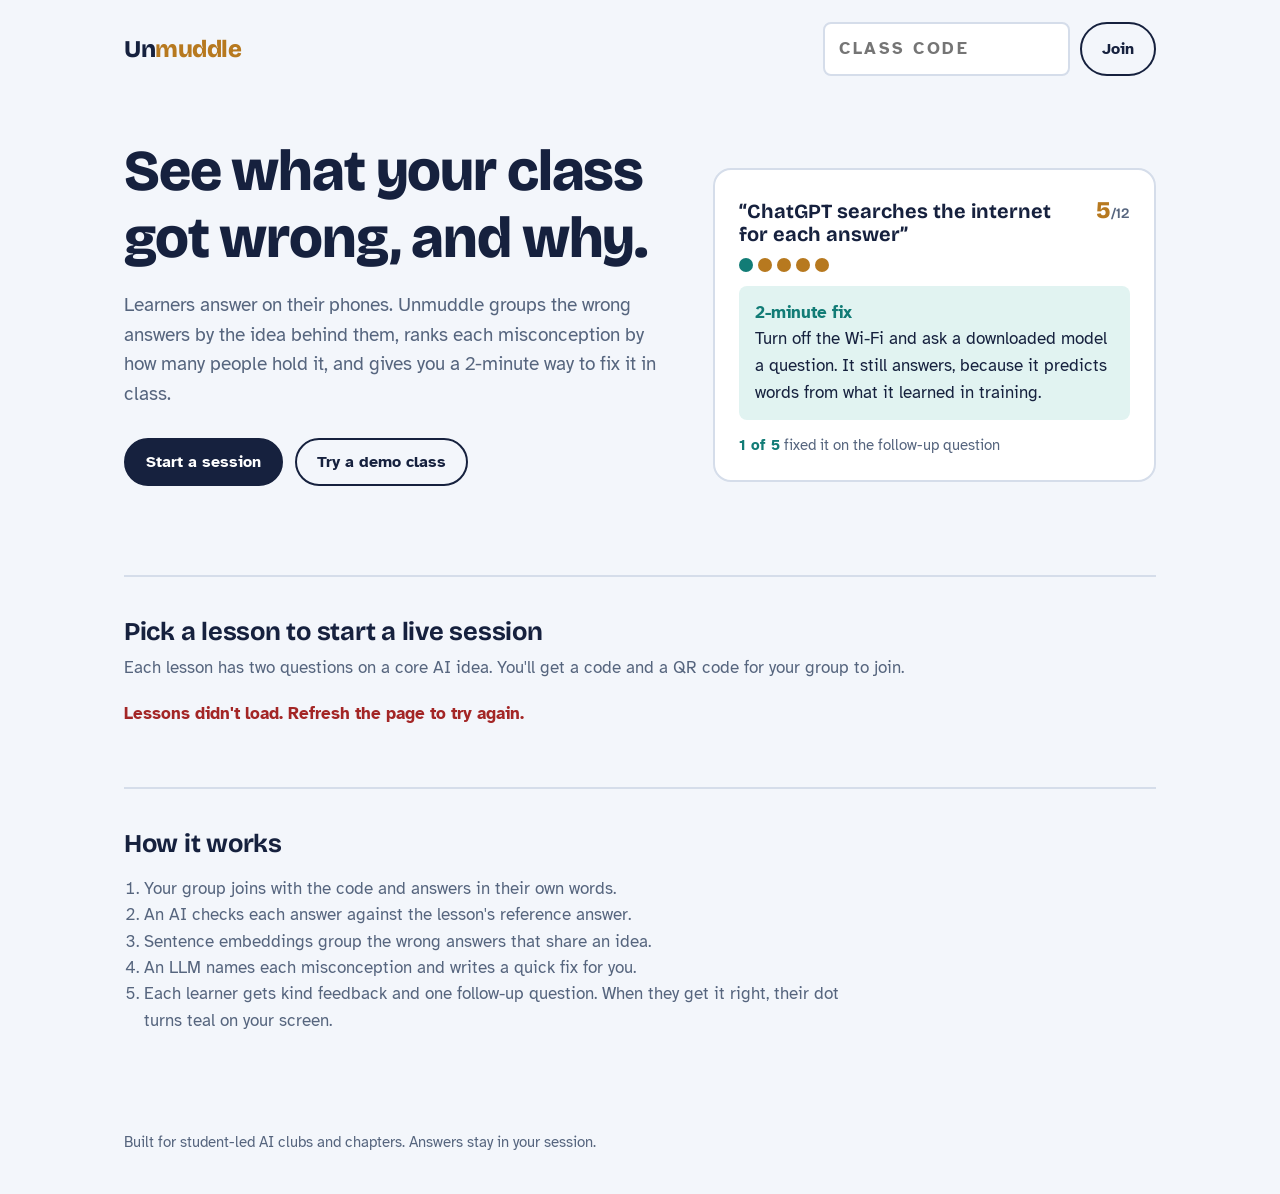
==== web/index.html @ a1425005 "Add favicon" ====
<!DOCTYPE html>
<html lang="en">
<head>
  <meta charset="utf-8">
  <meta name="viewport" content="width=device-width, initial-scale=1">
  <title>Unmuddle: see what your class got wrong, and why</title>
  <meta name="description" content="Unmuddle groups your learners' wrong answers by the misconception behind them and gives you a 2-minute fix for each.">
  <link rel="preconnect" href="https://fonts.googleapis.com">
  <link rel="preconnect" href="https://fonts.gstatic.com" crossorigin>
  <link href="https://fonts.googleapis.com/css2?family=Atkinson+Hyperlegible:wght@400;700&family=Bricolage+Grotesque:opsz,wght@12..96,600;12..96,700;12..96,800&display=swap" rel="stylesheet">
  <link rel="icon" href="favicon.svg" type="image/svg+xml">
  <link rel="stylesheet" href="style.css">
</head>
<body>
  <div class="wrap">
    <header class="topbar">
      <a class="wordmark" href="/">Un<span class="tangle">muddle</span></a>
      <form class="join-inline" id="join-form" aria-label="Join a session">
        <input type="text" id="join-code" placeholder="Class code" maxlength="6" aria-label="Class code" autocomplete="off">
        <button class="btn ghost" type="submit">Join</button>
      </form>
    </header>

    <main>
      <section class="hero">
        <div>
          <h1>See what your class got wrong, and why.</h1>
          <p class="lead">
            Learners answer on their phones. Unmuddle groups the wrong answers by the idea
            behind them, ranks each misconception by how many people hold it, and gives you a
            2-minute way to fix it in class.
          </p>
          <div class="actions">
            <a class="btn" href="#lessons">Start a session</a>
            <button class="btn ghost" id="demo-btn" type="button">Try a demo class</button>
          </div>
          <p class="error" id="hero-error" role="alert"></p>
        </div>

        <article class="myth" aria-label="Example misconception">
          <div class="myth-head">
            <h3 class="myth-title">ChatGPT searches the internet for each answer</h3>
            <span class="myth-count">5<small>/12</small></span>
          </div>
          <div class="dots" id="hero-dots" aria-hidden="true">
            <span class="dot"></span><span class="dot"></span><span class="dot"></span><span class="dot"></span><span class="dot"></span>
          </div>
          <div class="fix">
            <strong>2-minute fix</strong>
            <p>Turn off the Wi-Fi and ask a downloaded model a question. It still answers, because it predicts words from what it learned in training.</p>
          </div>
          <p class="check"><span class="fixed-count" id="hero-fixed">0 of 5</span> fixed it on the follow-up question</p>
        </article>
      </section>

      <section class="section" id="lessons">
        <h2>Pick a lesson to start a live session</h2>
        <p class="muted">Each lesson has two questions on a core AI idea. You'll get a code and a QR code for your group to join.</p>
        <ul class="lessons" id="lesson-list"><li class="muted" style="padding:14px 4px">Loading lessons…</li></ul>
        <p class="error" id="lesson-error" role="alert"></p>
      </section>

      <section class="section">
        <h2>How it works</h2>
        <ol class="muted" style="padding-left:1.2em; max-width:44em">
          <li>Your group joins with the code and answers in their own words.</li>
          <li>An AI checks each answer against the lesson's reference answer.</li>
          <li>Sentence embeddings group the wrong answers that share an idea.</li>
          <li>An LLM names each misconception and writes a quick fix for you.</li>
          <li>Each learner gets kind feedback and one follow-up question. When they get it right, their dot turns teal on your screen.</li>
        </ol>
      </section>
    </main>

    <footer>Built for student-led AI clubs and chapters. Answers stay in your session.</footer>
  </div>

  <script src="common.js"></script>
  <script>
    async function startSession(lessonId) {
      const { code } = await api("/api/sessions", { method: "POST", body: JSON.stringify({ lesson_id: lessonId }) });
      location.href = `dashboard.html?code=${code}`;
    }

    async function loadLessons() {
      const list = document.getElementById("lesson-list");
      try {
        const lessons = await api("/api/lessons");
        list.innerHTML = lessons.map(l => `
          <li><button class="lesson-btn" type="button" data-id="${esc(l.lesson_id)}">
            <span class="lesson-num">${l.number}</span>
            <span class="lesson-title">${esc(l.title)}</span>
            <span class="lesson-go">Start</span>
          </button></li>`).join("");
        list.querySelectorAll(".lesson-btn").forEach(btn => btn.addEventListener("click", async () => {
          btn.disabled = true;
          try { await startSession(btn.dataset.id); }
          catch (e) { document.getElementById("lesson-error").textContent = e.message; btn.disabled = false; }
        }));
      } catch (e) {
        list.innerHTML = "";
        document.getElementById("lesson-error").textContent = "Lessons didn't load. Refresh the page to try again.";
      }
    }

    document.getElementById("demo-btn").addEventListener("click", async (ev) => {
      ev.target.disabled = true;
      try {
        const { code } = await api("/api/demo", { method: "POST" });
        location.href = `dashboard.html?code=${code}`;
      } catch (e) {
        document.getElementById("hero-error").textContent = e.message;
        ev.target.disabled = false;
      }
    });

    document.getElementById("join-form").addEventListener("submit", (ev) => {
      ev.preventDefault();
      const code = document.getElementById("join-code").value.trim().toUpperCase();
      if (code) location.href = `join.html?code=${encodeURIComponent(code)}`;
    });

    // The one moment of motion: the example class gets unmuddled, dot by dot.
    (function animateHero() {
      if (matchMedia("(prefers-reduced-motion: reduce)").matches) return;
      const all = [...document.querySelectorAll("#hero-dots .dot")];
      const label = document.getElementById("hero-fixed");
      let n = 0;
      setTimeout(function step() {
        if (n >= 3) return;
        all[n].classList.add("fixed");
        n += 1;
        label.textContent = `${n} of 5`;
        setTimeout(step, 900);
      }, 1200);
    })();

    loadLessons();
  </script>
</body>
</html>
---- web/style.css ----
/* Unmuddle: muddled ideas are ochre, cleared ideas are teal. */
:root {
  --paper: #f3f6fb;
  --card: #ffffff;
  --ink: #16213e;
  --muted: #56657e;
  --line: #d5ddea;
  --muddle: #b7791f;
  --muddle-soft: #fbf1df;
  --clear: #127c76;
  --clear-soft: #e1f3f1;
  --focus: #2f5bd3;
  --radius-lg: 18px;
  --radius-sm: 8px;
  --display: "Bricolage Grotesque", system-ui, sans-serif;
  --body: "Atkinson Hyperlegible", system-ui, sans-serif;
}

* { box-sizing: border-box; }

html { -webkit-text-size-adjust: 100%; }

body {
  margin: 0;
  background: var(--paper);
  color: var(--ink);
  font: 17px/1.55 var(--body);
}

h1, h2, h3 { font-family: var(--display); line-height: 1.15; margin: 0; }
h1 { font-size: clamp(2.2rem, 5vw, 3.6rem); font-weight: 800; letter-spacing: -0.02em; }
h2 { font-size: 1.6rem; font-weight: 700; letter-spacing: -0.01em; }
h3 { font-size: 1.25rem; font-weight: 700; }
p { margin: 0; }

a { color: var(--ink); text-underline-offset: 3px; }

:focus-visible { outline: 3px solid var(--focus); outline-offset: 2px; border-radius: 4px; }

.wrap { max-width: 1080px; margin: 0 auto; padding: 0 24px; }
.narrow { max-width: 640px; }

/* Header */
.topbar { display: flex; align-items: center; justify-content: space-between; gap: 16px; padding: 22px 0; }
.wordmark { font-family: var(--display); font-weight: 800; font-size: 1.5rem; text-decoration: none; letter-spacing: -0.02em; }
.wordmark .tangle { color: var(--muddle); }

/* Buttons and inputs */
.btn {
  display: inline-flex; align-items: center; justify-content: center; gap: 8px;
  font: 700 1rem/1 var(--body); padding: 14px 20px; border-radius: 999px;
  border: 2px solid var(--ink); background: var(--ink); color: #fff; cursor: pointer; text-decoration: none;
}
.btn:hover { background: #24345e; border-color: #24345e; }
.btn.ghost { background: transparent; color: var(--ink); }
.btn.ghost:hover { background: #e6ecf5; }
.btn.clear { background: var(--clear); border-color: var(--clear); }
.btn[disabled] { opacity: 0.55; cursor: progress; }

label { display: block; font-weight: 700; margin-bottom: 6px; }
input[type="text"], textarea {
  width: 100%; font: inherit; color: var(--ink); background: #fff;
  border: 2px solid var(--line); border-radius: var(--radius-sm); padding: 12px 14px;
}
input[type="text"]:focus, textarea:focus { border-color: var(--focus); outline: none; }
textarea { min-height: 110px; resize: vertical; }

.muted { color: var(--muted); }
.small { font-size: 0.92rem; }
.error { color: #a32626; font-weight: 700; min-height: 1.5em; }

/* Landing */
.hero { display: grid; grid-template-columns: 1.1fr 0.9fr; gap: 48px; align-items: center; padding: 40px 0 64px; }
.hero p.lead { font-size: 1.2rem; color: var(--muted); margin: 20px 0 28px; max-width: 34em; }
.actions { display: flex; flex-wrap: wrap; gap: 12px; }

.section { padding: 40px 0; border-top: 2px solid var(--line); }
.section > h2 { margin-bottom: 8px; }
.section > p { margin-bottom: 20px; }

.lessons { list-style: none; margin: 0; padding: 0; display: grid; grid-template-columns: repeat(2, 1fr); gap: 0 32px; }
.lessons li { border-bottom: 1px solid var(--line); }
.lesson-btn {
  width: 100%; display: grid; grid-template-columns: 2.4em 1fr auto; gap: 12px; align-items: baseline;
  background: none; border: 0; padding: 14px 4px; font: inherit; color: inherit; text-align: left; cursor: pointer;
}
.lesson-btn:hover .lesson-title { text-decoration: underline; text-underline-offset: 3px; }
.lesson-num { font-family: var(--display); font-weight: 700; color: var(--muted); }
.lesson-title { font-weight: 700; }
.lesson-go { color: var(--muted); font-size: 0.92rem; }

.join-inline { display: flex; gap: 10px; max-width: 420px; }
.join-inline input { text-transform: uppercase; letter-spacing: 0.15em; font-weight: 700; }

/* Dots: one per learner */
.dots { display: flex; flex-wrap: wrap; gap: 5px; margin: 12px 0; }
.dot { width: 14px; height: 14px; border-radius: 50%; background: var(--muddle); transition: background 0.6s ease; }
.dot.fixed { background: var(--clear); }
.dot.right { background: transparent; box-shadow: inset 0 0 0 2px var(--line); }

/* Myth card */
.myth { background: var(--card); border: 2px solid var(--line); border-radius: var(--radius-lg); padding: 22px 24px; }
.myth + .myth { margin-top: 16px; }
.myth-head { display: flex; justify-content: space-between; gap: 16px; align-items: baseline; }
.myth-count { font-family: var(--display); font-weight: 800; font-size: 1.5rem; color: var(--muddle); white-space: nowrap; }
.myth-count small { font-size: 0.9rem; font-weight: 600; color: var(--muted); }
.myth-title::before { content: "\201C"; }
.myth-title::after { content: "\201D"; }
.fix { background: var(--clear-soft); border-radius: var(--radius-sm); padding: 14px 16px; margin-top: 14px; }
.fix strong { color: var(--clear); }
.fix p { font-size: 1.08rem; }
.why { margin-top: 12px; }
.quotes { list-style: none; padding: 0; margin: 12px 0 0; color: var(--muted); font-size: 0.95rem; }
.quotes li { padding-left: 14px; border-left: 3px solid var(--muddle-soft); margin-top: 6px; }
.check { margin-top: 14px; font-size: 0.95rem; color: var(--muted); }
.fixed-count { color: var(--clear); font-weight: 700; }

details summary { cursor: pointer; font-weight: 700; margin-top: 12px; }

/* Dashboard */
.one-offs { margin-top: 18px; }
.one-offs .quotes li { margin-top: 12px; }
.session-bar { display: grid; grid-template-columns: 1fr auto; gap: 32px; align-items: center; padding: 8px 0 32px; }
.join-card { display: flex; gap: 20px; align-items: center; background: var(--card); border: 2px solid var(--line); border-radius: var(--radius-lg); padding: 16px 20px; }
.join-card img { width: 132px; height: 132px; }
.code { font-family: var(--display); font-weight: 800; font-size: 2.4rem; letter-spacing: 0.12em; }
.live-count { font-family: var(--display); font-weight: 800; font-size: 3rem; line-height: 1; }
.status-row { display: flex; flex-wrap: wrap; gap: 20px; align-items: center; margin-top: 20px; }
.notice { background: var(--muddle-soft); border-radius: var(--radius-sm); padding: 10px 14px; font-weight: 700; }

.question-block { padding: 32px 0; border-top: 2px solid var(--line); }
.question-block > header { margin-bottom: 18px; max-width: 46em; }
.question-text { margin-top: 6px; color: var(--muted); }
.score-line { margin-top: 10px; font-weight: 700; }
.all-right { background: var(--clear-soft); border-radius: var(--radius-lg); padding: 18px 22px; font-weight: 700; color: var(--clear); }

.empty { padding: 48px 0; color: var(--muted); }

/* Learner */
.q-field { margin-bottom: 24px; }
.q-field .topic { color: var(--muted); font-size: 0.92rem; margin-bottom: 2px; }
.result { background: var(--card); border: 2px solid var(--line); border-radius: var(--radius-lg); padding: 20px; margin-bottom: 16px; }
.result.ok { border-color: #a9dcd7; }
.result .your { color: var(--muted); font-size: 0.95rem; margin: 6px 0 10px; }
.tag { display: inline-block; font-weight: 700; font-size: 0.9rem; padding: 3px 10px; border-radius: 999px; }
.tag.ok { background: var(--clear-soft); color: var(--clear); }
.tag.muddled { background: var(--muddle-soft); color: #8a5a12; }
.followup { margin-top: 14px; padding-top: 14px; border-top: 1px solid var(--line); }
.followup .btn { margin-top: 10px; }
.waiting { display: flex; gap: 14px; align-items: center; padding: 24px 0; }
.pulse { width: 14px; height: 14px; border-radius: 50%; background: var(--muddle); animation: pulse 1.4s ease-in-out infinite; }
@keyframes pulse { 50% { background: var(--clear); transform: scale(1.25); } }

footer { padding: 40px 0; color: var(--muted); font-size: 0.92rem; }

@media (max-width: 820px) {
  .hero, .session-bar { grid-template-columns: 1fr; gap: 28px; }
  .lessons { grid-template-columns: 1fr; }
  .join-card img { width: 104px; height: 104px; }
}

@media (prefers-reduced-motion: reduce) {
  .dot { transition: none; }
  .pulse { animation: none; }
}
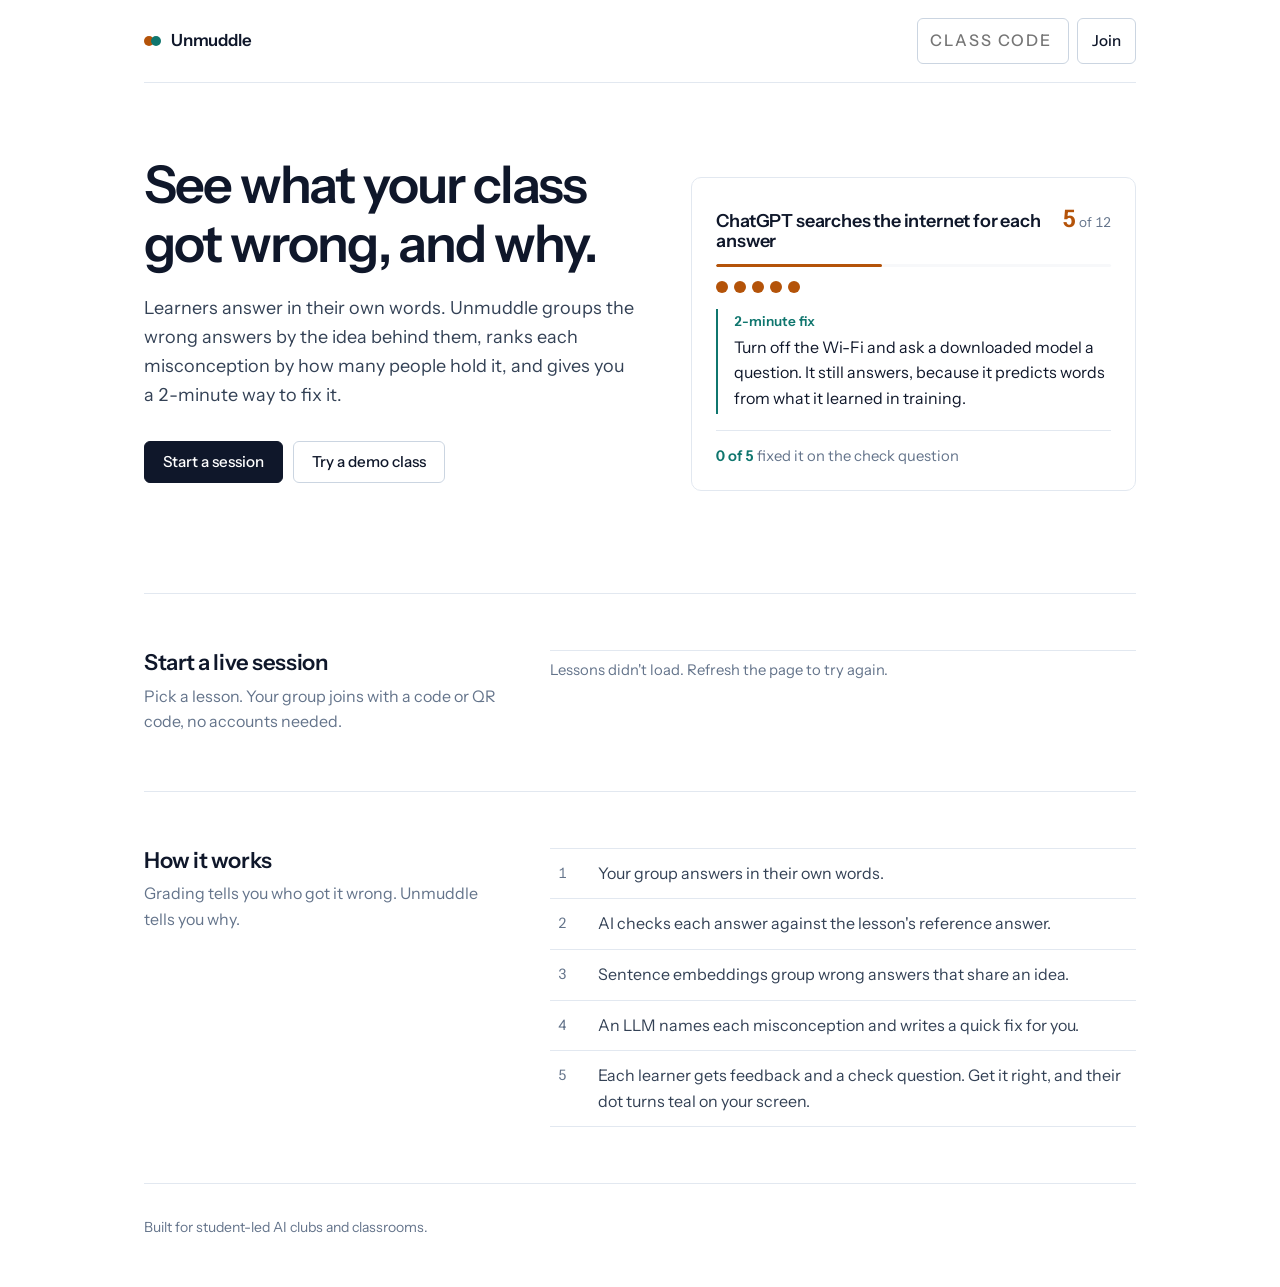
==== commit f84deee1: "Redesign landing page with staged reveal and live example" ====
--- a/web/index.html
+++ b/web/index.html
@@ -7,14 +7,14 @@
   <meta name="description" content="Unmuddle groups your learners' wrong answers by the misconception behind them and gives you a 2-minute fix for each.">
   <link rel="preconnect" href="https://fonts.googleapis.com">
   <link rel="preconnect" href="https://fonts.gstatic.com" crossorigin>
-  <link href="https://fonts.googleapis.com/css2?family=Atkinson+Hyperlegible:wght@400;700&family=Bricolage+Grotesque:opsz,wght@12..96,600;12..96,700;12..96,800&display=swap" rel="stylesheet">
+  <link href="https://fonts.googleapis.com/css2?family=Instrument+Sans:wght@400;500;600&display=swap" rel="stylesheet">
   <link rel="icon" href="favicon.svg" type="image/svg+xml">
   <link rel="stylesheet" href="style.css">
 </head>
 <body>
   <div class="wrap">
     <header class="topbar">
-      <a class="wordmark" href="/">Un<span class="tangle">muddle</span></a>
+      <a class="wordmark" href="/"><span class="mark" aria-hidden="true"><i></i><i></i></span>Unmuddle</a>
       <form class="join-inline" id="join-form" aria-label="Join a session">
         <input type="text" id="join-code" placeholder="Class code" maxlength="6" aria-label="Class code" autocomplete="off">
         <button class="btn ghost" type="submit">Join</button>
@@ -24,55 +24,67 @@
     <main>
       <section class="hero">
         <div>
-          <h1>See what your class got wrong, and why.</h1>
-          <p class="lead">
-            Learners answer on their phones. Unmuddle groups the wrong answers by the idea
+          <h1 class="reveal">See what your class got wrong, and why.</h1>
+          <p class="lead reveal" style="--i:1">
+            Learners answer in their own words. Unmuddle groups the wrong answers by the idea
             behind them, ranks each misconception by how many people hold it, and gives you a
-            2-minute way to fix it in class.
+            2-minute way to fix it.
           </p>
-          <div class="actions">
+          <div class="actions reveal" style="--i:2">
             <a class="btn" href="#lessons">Start a session</a>
             <button class="btn ghost" id="demo-btn" type="button">Try a demo class</button>
           </div>
           <p class="error" id="hero-error" role="alert"></p>
         </div>
 
-        <article class="myth" aria-label="Example misconception">
+        <article class="myth reveal" style="--i:3" aria-label="Example misconception">
           <div class="myth-head">
             <h3 class="myth-title">ChatGPT searches the internet for each answer</h3>
-            <span class="myth-count">5<small>/12</small></span>
+            <span class="myth-count">5<small> of 12</small></span>
           </div>
+          <div class="share" aria-hidden="true"><span style="width:42%"></span></div>
           <div class="dots" id="hero-dots" aria-hidden="true">
             <span class="dot"></span><span class="dot"></span><span class="dot"></span><span class="dot"></span><span class="dot"></span>
           </div>
           <div class="fix">
-            <strong>2-minute fix</strong>
+            <div class="fix-label">2-minute fix</div>
             <p>Turn off the Wi-Fi and ask a downloaded model a question. It still answers, because it predicts words from what it learned in training.</p>
           </div>
-          <p class="check"><span class="fixed-count" id="hero-fixed">0 of 5</span> fixed it on the follow-up question</p>
+          <p class="check"><span class="fixed-count" id="hero-fixed">0 of 5</span> fixed it on the check question</p>
         </article>
       </section>
 
       <section class="section" id="lessons">
-        <h2>Pick a lesson to start a live session</h2>
-        <p class="muted">Each lesson has two questions on a core AI idea. You'll get a code and a QR code for your group to join.</p>
-        <ul class="lessons" id="lesson-list"><li class="muted" style="padding:14px 4px">Loading lessons…</li></ul>
-        <p class="error" id="lesson-error" role="alert"></p>
+        <div class="section-head">
+          <div>
+            <h2>Start a live session</h2>
+            <p>Pick a lesson. Your group joins with a code or QR code, no accounts needed.</p>
+          </div>
+          <div>
+            <ul class="lessons" id="lesson-list"><li class="muted" style="padding:15px 8px">Loading lessons…</li></ul>
+            <p class="error" id="lesson-error" role="alert"></p>
+          </div>
+        </div>
       </section>
 
       <section class="section">
-        <h2>How it works</h2>
-        <ol class="muted" style="padding-left:1.2em; max-width:44em">
-          <li>Your group joins with the code and answers in their own words.</li>
-          <li>An AI checks each answer against the lesson's reference answer.</li>
-          <li>Sentence embeddings group the wrong answers that share an idea.</li>
-          <li>An LLM names each misconception and writes a quick fix for you.</li>
-          <li>Each learner gets kind feedback and one follow-up question. When they get it right, their dot turns teal on your screen.</li>
-        </ol>
+        <div class="section-head">
+          <div>
+            <h2>How it works</h2>
+            <p>Grading tells you who got it wrong. Unmuddle tells you why.</p>
+          </div>
+          <ol class="steps">
+            <li>Your group answers in their own words.</li>
+            <li>AI checks each answer against the lesson's reference answer.</li>
+            <li>Sentence embeddings group wrong answers that share an idea.</li>
+            <li>An LLM names each misconception and writes a quick fix for you.</li>
+            <li>Each learner gets feedback and a check question. Get it right, and their dot turns teal on your screen.</li>
+          </ol>
+        </div>
       </section>
     </main>
 
-    <footer>Built for student-led AI clubs and chapters. Answers stay in your session.</footer>
+    <footer>Built for student-led AI clubs and classrooms.</footer>
   </div>
 
   <script src="common.js"></script>
@@ -88,12 +100,13 @@
         const lessons = await api("/api/lessons");
         list.innerHTML = lessons.map(l => `
           <li><button class="lesson-btn" type="button" data-id="${esc(l.lesson_id)}">
-            <span class="lesson-num">${l.number}</span>
+            <span class="lesson-num">${String(l.number).padStart(2, "0")}</span>
             <span class="lesson-title">${esc(l.title)}</span>
-            <span class="lesson-go">Start</span>
+            <span class="lesson-go">Start session</span>
           </button></li>`).join("");
         list.querySelectorAll(".lesson-btn").forEach(btn => btn.addEventListener("click", async () => {
           btn.disabled = true;
+          btn.querySelector(".lesson-go").textContent = "Starting…";
           try { await startSession(btn.dataset.id); }
           catch (e) { document.getElementById("lesson-error").textContent = e.message; btn.disabled = false; }
         }));
@@ -104,13 +117,16 @@
     }
 
     document.getElementById("demo-btn").addEventListener("click", async (ev) => {
-      ev.target.disabled = true;
+      const btn = ev.currentTarget;
+      btn.disabled = true;
+      btn.textContent = "Setting up…";
       try {
         const { code } = await api("/api/demo", { method: "POST" });
         location.href = `dashboard.html?code=${code}`;
       } catch (e) {
         document.getElementById("hero-error").textContent = e.message;
-        ev.target.disabled = false;
+        btn.disabled = false;
+        btn.textContent = "Try a demo class";
       }
     });
 
@@ -120,19 +136,19 @@
       if (code) location.href = `join.html?code=${encodeURIComponent(code)}`;
     });
 
-    // The one moment of motion: the example class gets unmuddled, dot by dot.
+    // The example class gets unmuddled, one learner at a time.
     (function animateHero() {
-      if (matchMedia("(prefers-reduced-motion: reduce)").matches) return;
-      const all = [...document.querySelectorAll("#hero-dots .dot")];
+      const row = document.getElementById("hero-dots");
       const label = document.getElementById("hero-fixed");
+      if (reducedMotion()) { syncDots(row, 5, 3); label.textContent = "3 of 5"; return; }
       let n = 0;
       setTimeout(function step() {
         if (n >= 3) return;
-        all[n].classList.add("fixed");
         n += 1;
+        syncDots(row, 5, n);
         label.textContent = `${n} of 5`;
         setTimeout(step, 900);
-      }, 1200);
+      }, 1400);
     })();
 
     loadLessons();
--- a/web/style.css
+++ b/web/style.css
@@ -1,165 +1,223 @@
-/* Unmuddle: muddled ideas are ochre, cleared ideas are teal. */
+/* Unmuddle: quiet, professional UI. Colour is used only for meaning:
+   amber = muddled, teal = cleared. */
 :root {
-  --paper: #f3f6fb;
-  --card: #ffffff;
-  --ink: #16213e;
-  --muted: #56657e;
-  --line: #d5ddea;
-  --muddle: #b7791f;
-  --muddle-soft: #fbf1df;
-  --clear: #127c76;
-  --clear-soft: #e1f3f1;
-  --focus: #2f5bd3;
-  --radius-lg: 18px;
-  --radius-sm: 8px;
-  --display: "Bricolage Grotesque", system-ui, sans-serif;
-  --body: "Atkinson Hyperlegible", system-ui, sans-serif;
+  --bg: #ffffff;
+  --surface: #f7f8fa;
+  --ink: #0f172a;
+  --ink-2: #334155;
+  --muted: #64748b;
+  --line: #e2e8f0;
+  --line-strong: #cbd5e1;
+  --muddle: #b45309;
+  --muddle-soft: #fef6e7;
+  --clear: #0f766e;
+  --clear-soft: #e7f5f3;
+  --danger: #b42318;
+  --focus: #2563eb;
+  --radius: 10px;
+  --radius-sm: 6px;
+  --font: "Instrument Sans", ui-sans-serif, system-ui, -apple-system, "Segoe UI", sans-serif;
+  --ease: cubic-bezier(0.2, 0.7, 0.2, 1);
 }
 
 * { box-sizing: border-box; }
-
 html { -webkit-text-size-adjust: 100%; }
 
 body {
   margin: 0;
-  background: var(--paper);
+  background: var(--bg);
   color: var(--ink);
-  font: 17px/1.55 var(--body);
-}
-
-h1, h2, h3 { font-family: var(--display); line-height: 1.15; margin: 0; }
-h1 { font-size: clamp(2.2rem, 5vw, 3.6rem); font-weight: 800; letter-spacing: -0.02em; }
-h2 { font-size: 1.6rem; font-weight: 700; letter-spacing: -0.01em; }
-h3 { font-size: 1.25rem; font-weight: 700; }
+  font: 400 16px/1.6 var(--font);
+  font-feature-settings: "tnum" 1;
+  -webkit-font-smoothing: antialiased;
+}
+
+h1, h2, h3 { margin: 0; font-weight: 600; letter-spacing: -0.02em; line-height: 1.15; }
+h1 { font-size: clamp(2.1rem, 4.6vw, 3.25rem); letter-spacing: -0.035em; }
+h2 { font-size: 1.375rem; }
+h3 { font-size: 1.125rem; letter-spacing: -0.01em; }
 p { margin: 0; }
-
-a { color: var(--ink); text-underline-offset: 3px; }
-
-:focus-visible { outline: 3px solid var(--focus); outline-offset: 2px; border-radius: 4px; }
-
-.wrap { max-width: 1080px; margin: 0 auto; padding: 0 24px; }
-.narrow { max-width: 640px; }
+a { color: inherit; text-underline-offset: 3px; text-decoration-color: var(--line-strong); }
+a:hover { text-decoration-color: currentColor; }
+
+:focus-visible { outline: 2px solid var(--focus); outline-offset: 2px; border-radius: 4px; }
+
+.wrap { max-width: 1040px; margin: 0 auto; padding: 0 24px; }
+.narrow { max-width: 620px; }
+.muted { color: var(--muted); }
+.small { font-size: 0.875rem; }
+.error { color: var(--danger); font-size: 0.925rem; min-height: 1.4em; margin-top: 10px; }
 
 /* Header */
-.topbar { display: flex; align-items: center; justify-content: space-between; gap: 16px; padding: 22px 0; }
-.wordmark { font-family: var(--display); font-weight: 800; font-size: 1.5rem; text-decoration: none; letter-spacing: -0.02em; }
-.wordmark .tangle { color: var(--muddle); }
-
-/* Buttons and inputs */
+.topbar {
+  display: flex; align-items: center; justify-content: space-between; gap: 16px;
+  padding: 18px 0; border-bottom: 1px solid var(--line);
+}
+.wordmark { display: inline-flex; align-items: center; gap: 10px; font-weight: 600; font-size: 1.05rem; text-decoration: none; letter-spacing: -0.01em; }
+.mark { display: inline-flex; }
+.mark i { width: 10px; height: 10px; border-radius: 50%; background: var(--muddle); display: block; }
+.mark i + i { background: var(--clear); margin-left: -3px; }
+
+/* Buttons and fields */
 .btn {
   display: inline-flex; align-items: center; justify-content: center; gap: 8px;
-  font: 700 1rem/1 var(--body); padding: 14px 20px; border-radius: 999px;
-  border: 2px solid var(--ink); background: var(--ink); color: #fff; cursor: pointer; text-decoration: none;
-}
-.btn:hover { background: #24345e; border-color: #24345e; }
-.btn.ghost { background: transparent; color: var(--ink); }
-.btn.ghost:hover { background: #e6ecf5; }
+  font: 500 0.95rem/1 var(--font); padding: 12px 18px; border-radius: var(--radius-sm);
+  border: 1px solid var(--ink); background: var(--ink); color: #fff; cursor: pointer; text-decoration: none;
+  transition: background 0.15s ease, border-color 0.15s ease, transform 0.15s var(--ease);
+}
+.btn:hover { background: #1e293b; }
+.btn:active { transform: translateY(1px); }
+.btn.ghost { background: var(--bg); color: var(--ink); border-color: var(--line-strong); }
+.btn.ghost:hover { background: var(--surface); }
 .btn.clear { background: var(--clear); border-color: var(--clear); }
-.btn[disabled] { opacity: 0.55; cursor: progress; }
-
-label { display: block; font-weight: 700; margin-bottom: 6px; }
+.btn.clear:hover { background: #0d6660; }
+.btn[disabled] { opacity: 0.6; cursor: default; }
+
+label { display: block; font-weight: 500; margin-bottom: 8px; }
 input[type="text"], textarea {
-  width: 100%; font: inherit; color: var(--ink); background: #fff;
-  border: 2px solid var(--line); border-radius: var(--radius-sm); padding: 12px 14px;
-}
-input[type="text"]:focus, textarea:focus { border-color: var(--focus); outline: none; }
-textarea { min-height: 110px; resize: vertical; }
-
-.muted { color: var(--muted); }
-.small { font-size: 0.92rem; }
-.error { color: #a32626; font-weight: 700; min-height: 1.5em; }
+  width: 100%; font: inherit; color: var(--ink); background: var(--bg);
+  border: 1px solid var(--line-strong); border-radius: var(--radius-sm); padding: 11px 13px;
+  transition: border-color 0.15s ease, box-shadow 0.15s ease;
+}
+input[type="text"]:focus, textarea:focus { border-color: var(--focus); box-shadow: 0 0 0 3px rgba(37, 99, 235, 0.15); outline: none; }
+textarea { min-height: 104px; resize: vertical; }
 
 /* Landing */
-.hero { display: grid; grid-template-columns: 1.1fr 0.9fr; gap: 48px; align-items: center; padding: 40px 0 64px; }
-.hero p.lead { font-size: 1.2rem; color: var(--muted); margin: 20px 0 28px; max-width: 34em; }
-.actions { display: flex; flex-wrap: wrap; gap: 12px; }
-
-.section { padding: 40px 0; border-top: 2px solid var(--line); }
-.section > h2 { margin-bottom: 8px; }
-.section > p { margin-bottom: 20px; }
-
-.lessons { list-style: none; margin: 0; padding: 0; display: grid; grid-template-columns: repeat(2, 1fr); gap: 0 32px; }
+.hero { display: grid; grid-template-columns: 1.05fr 0.95fr; gap: 56px; align-items: center; padding: 72px 0 80px; }
+.lead { font-size: 1.125rem; color: var(--ink-2); margin: 20px 0 32px; max-width: 32em; }
+.actions { display: flex; flex-wrap: wrap; gap: 10px; }
+
+.section { padding: 56px 0; border-top: 1px solid var(--line); }
+.section-head { display: grid; grid-template-columns: 1fr 1.6fr; gap: 40px; }
+.section-head p { color: var(--muted); margin-top: 8px; }
+
+.lessons { list-style: none; margin: 0; padding: 0; border-top: 1px solid var(--line); }
 .lessons li { border-bottom: 1px solid var(--line); }
 .lesson-btn {
-  width: 100%; display: grid; grid-template-columns: 2.4em 1fr auto; gap: 12px; align-items: baseline;
-  background: none; border: 0; padding: 14px 4px; font: inherit; color: inherit; text-align: left; cursor: pointer;
-}
-.lesson-btn:hover .lesson-title { text-decoration: underline; text-underline-offset: 3px; }
-.lesson-num { font-family: var(--display); font-weight: 700; color: var(--muted); }
-.lesson-title { font-weight: 700; }
-.lesson-go { color: var(--muted); font-size: 0.92rem; }
-
-.join-inline { display: flex; gap: 10px; max-width: 420px; }
-.join-inline input { text-transform: uppercase; letter-spacing: 0.15em; font-weight: 700; }
+  width: 100%; display: grid; grid-template-columns: 2.5rem 1fr auto; gap: 12px; align-items: center;
+  background: none; border: 0; padding: 15px 8px; font: inherit; color: inherit; text-align: left; cursor: pointer;
+  transition: background 0.15s ease, padding 0.2s var(--ease);
+}
+.lesson-btn:hover { background: var(--surface); padding-left: 14px; }
+.lesson-num { color: var(--muted); font-size: 0.9rem; }
+.lesson-title { font-weight: 500; }
+.lesson-go { color: var(--muted); font-size: 0.875rem; opacity: 0; transition: opacity 0.15s ease; }
+.lesson-btn:hover .lesson-go, .lesson-btn:focus-visible .lesson-go { opacity: 1; }
+
+.steps { list-style: none; margin: 0; padding: 0; counter-reset: step; border-top: 1px solid var(--line); }
+.steps li { counter-increment: step; display: grid; grid-template-columns: 2.5rem 1fr; padding: 12px 8px; border-bottom: 1px solid var(--line); color: var(--ink-2); }
+.steps li::before { content: counter(step); color: var(--muted); font-size: 0.9rem; padding-top: 1px; }
+
+.join-inline { display: flex; gap: 8px; }
+.join-inline input { width: 9.5rem; text-transform: uppercase; letter-spacing: 0.12em; font-weight: 500; padding: 9px 12px; }
+.join-inline .btn { padding: 9px 14px; }
 
 /* Dots: one per learner */
-.dots { display: flex; flex-wrap: wrap; gap: 5px; margin: 12px 0; }
-.dot { width: 14px; height: 14px; border-radius: 50%; background: var(--muddle); transition: background 0.6s ease; }
+.dots { display: flex; flex-wrap: wrap; gap: 6px; margin: 14px 0; min-height: 12px; }
+.dot { width: 12px; height: 12px; border-radius: 50%; background: var(--muddle); transition: background-color 0.7s var(--ease); }
 .dot.fixed { background: var(--clear); }
-.dot.right { background: transparent; box-shadow: inset 0 0 0 2px var(--line); }
+.dot.neutral { background: var(--line-strong); }
+.dot.pop { animation: pop 0.45s var(--ease) both; }
+.dot.just-fixed { animation: settle 0.7s var(--ease); }
 
 /* Myth card */
-.myth { background: var(--card); border: 2px solid var(--line); border-radius: var(--radius-lg); padding: 22px 24px; }
-.myth + .myth { margin-top: 16px; }
-.myth-head { display: flex; justify-content: space-between; gap: 16px; align-items: baseline; }
-.myth-count { font-family: var(--display); font-weight: 800; font-size: 1.5rem; color: var(--muddle); white-space: nowrap; }
-.myth-count small { font-size: 0.9rem; font-weight: 600; color: var(--muted); }
-.myth-title::before { content: "\201C"; }
-.myth-title::after { content: "\201D"; }
-.fix { background: var(--clear-soft); border-radius: var(--radius-sm); padding: 14px 16px; margin-top: 14px; }
-.fix strong { color: var(--clear); }
-.fix p { font-size: 1.08rem; }
-.why { margin-top: 12px; }
-.quotes { list-style: none; padding: 0; margin: 12px 0 0; color: var(--muted); font-size: 0.95rem; }
-.quotes li { padding-left: 14px; border-left: 3px solid var(--muddle-soft); margin-top: 6px; }
-.check { margin-top: 14px; font-size: 0.95rem; color: var(--muted); }
-.fixed-count { color: var(--clear); font-weight: 700; }
-
-details summary { cursor: pointer; font-weight: 700; margin-top: 12px; }
+.myth { background: var(--bg); border: 1px solid var(--line); border-radius: var(--radius); padding: 22px 24px; }
+.myth + .myth { margin-top: 12px; }
+.myth-head { display: flex; justify-content: space-between; gap: 20px; align-items: baseline; }
+.myth-title { font-weight: 600; }
+.myth-count { font-size: 1.5rem; font-weight: 600; color: var(--muddle); white-space: nowrap; letter-spacing: -0.02em; }
+.myth-count small { font-size: 0.85rem; font-weight: 400; color: var(--muted); letter-spacing: 0; }
+.share { height: 3px; background: var(--surface); border-radius: 3px; overflow: hidden; margin-top: 12px; }
+.share span { display: block; height: 100%; background: var(--muddle); border-radius: 3px; transform-origin: left; animation: grow 0.9s var(--ease) both; animation-delay: calc(var(--i, 0) * 70ms + 200ms); }
+.why { margin-top: 12px; color: var(--ink-2); }
+.fix { border-left: 2px solid var(--clear); padding: 2px 0 2px 16px; margin-top: 16px; }
+.fix-label { font-size: 0.85rem; font-weight: 600; color: var(--clear); margin-bottom: 2px; }
+.quotes { list-style: none; padding: 0; margin: 10px 0 0; color: var(--muted); font-size: 0.925rem; }
+.quotes li { padding: 6px 0 6px 14px; border-left: 2px solid var(--line); margin-top: 4px; }
+.check { margin-top: 16px; padding-top: 14px; border-top: 1px solid var(--line); font-size: 0.925rem; color: var(--muted); }
+.fixed-count { color: var(--clear); font-weight: 600; }
+
+details summary { cursor: pointer; font-weight: 500; font-size: 0.925rem; margin-top: 14px; color: var(--ink-2); list-style: none; }
+details summary::-webkit-details-marker { display: none; }
+details summary::before { content: "+"; display: inline-block; width: 1.1em; color: var(--muted); transition: transform 0.2s var(--ease); }
+details[open] summary::before { transform: rotate(45deg); }
+details[open] > :not(summary) { animation: rise 0.3s var(--ease) both; }
 
 /* Dashboard */
-.one-offs { margin-top: 18px; }
-.one-offs .quotes li { margin-top: 12px; }
-.session-bar { display: grid; grid-template-columns: 1fr auto; gap: 32px; align-items: center; padding: 8px 0 32px; }
-.join-card { display: flex; gap: 20px; align-items: center; background: var(--card); border: 2px solid var(--line); border-radius: var(--radius-lg); padding: 16px 20px; }
-.join-card img { width: 132px; height: 132px; }
-.code { font-family: var(--display); font-weight: 800; font-size: 2.4rem; letter-spacing: 0.12em; }
-.live-count { font-family: var(--display); font-weight: 800; font-size: 3rem; line-height: 1; }
-.status-row { display: flex; flex-wrap: wrap; gap: 20px; align-items: center; margin-top: 20px; }
-.notice { background: var(--muddle-soft); border-radius: var(--radius-sm); padding: 10px 14px; font-weight: 700; }
-
-.question-block { padding: 32px 0; border-top: 2px solid var(--line); }
-.question-block > header { margin-bottom: 18px; max-width: 46em; }
+.session-bar { display: grid; grid-template-columns: 1fr auto; gap: 40px; align-items: start; padding: 40px 0; }
+.session-title { font-size: clamp(1.6rem, 3.4vw, 2.25rem); }
+.live { display: flex; flex-wrap: wrap; align-items: flex-end; gap: 28px; margin-top: 28px; }
+.live-count { font-size: 3rem; font-weight: 600; line-height: 1; letter-spacing: -0.04em; }
+.live-label { color: var(--muted); font-size: 0.925rem; margin-top: 6px; display: flex; align-items: center; gap: 8px; }
+.live-dot { width: 7px; height: 7px; border-radius: 50%; background: var(--clear); animation: breathe 2s ease-in-out infinite; }
+.join-card { display: flex; gap: 18px; align-items: center; border: 1px solid var(--line); border-radius: var(--radius); padding: 14px 18px 14px 14px; }
+.join-card img { width: 124px; height: 124px; display: block; }
+.code { font-size: 2rem; font-weight: 600; letter-spacing: 0.14em; margin: 2px 0 4px; }
+
+.progress { display: flex; flex-direction: column; gap: 6px; margin-top: 16px; font-size: 0.925rem; color: var(--muted); }
+.progress div { display: flex; align-items: center; gap: 10px; opacity: 0.45; transition: opacity 0.3s ease, color 0.3s ease; }
+.progress div::before { content: ""; width: 8px; height: 8px; border-radius: 50%; border: 1.5px solid currentColor; transition: background 0.3s ease; }
+.progress div.active { opacity: 1; color: var(--ink); }
+.progress div.active::before { animation: breathe 1.2s ease-in-out infinite; background: var(--muddle); border-color: var(--muddle); }
+.progress div.done { opacity: 1; }
+.progress div.done::before { background: var(--clear); border-color: var(--clear); }
+
+.notice { border: 1px solid #f3d9a4; background: var(--muddle-soft); border-radius: var(--radius-sm); padding: 10px 14px; font-size: 0.925rem; margin-bottom: 8px; }
+
+.question-block { padding: 40px 0; border-top: 1px solid var(--line); }
+.question-block > header { margin-bottom: 20px; max-width: 44em; }
 .question-text { margin-top: 6px; color: var(--muted); }
-.score-line { margin-top: 10px; font-weight: 700; }
-.all-right { background: var(--clear-soft); border-radius: var(--radius-lg); padding: 18px 22px; font-weight: 700; color: var(--clear); }
-
-.empty { padding: 48px 0; color: var(--muted); }
+.score-line { margin-top: 10px; font-size: 0.925rem; color: var(--ink-2); }
+.all-right { border: 1px solid #bfe3de; background: var(--clear-soft); border-radius: var(--radius); padding: 16px 20px; color: var(--clear); font-weight: 500; }
+.one-offs { margin-top: 16px; }
+
+.empty { padding: 40px 0 64px; color: var(--muted); max-width: 34em; border-top: 1px solid var(--line); }
 
 /* Learner */
-.q-field { margin-bottom: 24px; }
-.q-field .topic { color: var(--muted); font-size: 0.92rem; margin-bottom: 2px; }
-.result { background: var(--card); border: 2px solid var(--line); border-radius: var(--radius-lg); padding: 20px; margin-bottom: 16px; }
-.result.ok { border-color: #a9dcd7; }
-.result .your { color: var(--muted); font-size: 0.95rem; margin: 6px 0 10px; }
-.tag { display: inline-block; font-weight: 700; font-size: 0.9rem; padding: 3px 10px; border-radius: 999px; }
-.tag.ok { background: var(--clear-soft); color: var(--clear); }
-.tag.muddled { background: var(--muddle-soft); color: #8a5a12; }
-.followup { margin-top: 14px; padding-top: 14px; border-top: 1px solid var(--line); }
+.page-head { padding: 40px 0 28px; }
+.page-head h1 { font-size: 2rem; }
+.page-head p { margin-top: 10px; color: var(--muted); }
+.q-field { margin-bottom: 28px; }
+.q-field .topic { color: var(--muted); font-size: 0.85rem; margin-bottom: 4px; }
+.result { border: 1px solid var(--line); border-radius: var(--radius); padding: 20px 22px; margin-bottom: 12px; }
+.result h3 { margin-top: 10px; }
+.result .your { color: var(--muted); font-size: 0.925rem; margin: 6px 0 12px; }
+.tag { display: inline-flex; align-items: center; gap: 6px; font-weight: 500; font-size: 0.85rem; }
+.tag.ok { color: var(--clear); }
+.tag.muddled { color: var(--muddle); }
+.tag::before { content: ""; width: 8px; height: 8px; border-radius: 50%; background: currentColor; }
+.followup { margin-top: 16px; padding-top: 16px; border-top: 1px solid var(--line); }
 .followup .btn { margin-top: 10px; }
-.waiting { display: flex; gap: 14px; align-items: center; padding: 24px 0; }
-.pulse { width: 14px; height: 14px; border-radius: 50%; background: var(--muddle); animation: pulse 1.4s ease-in-out infinite; }
-@keyframes pulse { 50% { background: var(--clear); transform: scale(1.25); } }
-
-footer { padding: 40px 0; color: var(--muted); font-size: 0.92rem; }
+.success { display: flex; gap: 12px; align-items: flex-start; color: var(--clear); }
+.success svg { flex: none; width: 22px; height: 22px; }
+.success path { stroke-dasharray: 24; stroke-dashoffset: 24; animation: draw 0.5s 0.15s var(--ease) forwards; }
+.success circle { animation: pop 0.4s var(--ease) both; transform-origin: center; transform-box: fill-box; }
+.waiting { display: flex; gap: 14px; align-items: center; padding: 8px 0 24px; color: var(--ink-2); }
+.waiting .dots { margin: 0; flex: none; flex-wrap: nowrap; }
+.waiting .dot { animation: wave 1.4s ease-in-out infinite; }
+.waiting .dot:nth-child(2) { animation-delay: 0.15s; }
+.waiting .dot:nth-child(3) { animation-delay: 0.3s; }
+
+footer { padding: 32px 0 48px; color: var(--muted); font-size: 0.875rem; border-top: 1px solid var(--line); }
+
+/* Motion */
+.reveal { animation: rise 0.55s var(--ease) both; animation-delay: calc(var(--i, 0) * 70ms); }
+
+@keyframes rise { from { opacity: 0; transform: translateY(8px); } to { opacity: 1; transform: none; } }
+@keyframes pop { 0% { transform: scale(0); } 70% { transform: scale(1.18); } 100% { transform: scale(1); } }
+@keyframes settle { 40% { transform: scale(1.3); } 100% { transform: scale(1); } }
+@keyframes grow { from { transform: scaleX(0); } to { transform: scaleX(1); } }
+@keyframes draw { to { stroke-dashoffset: 0; } }
+@keyframes breathe { 50% { opacity: 0.35; } }
+@keyframes wave { 0%, 60%, 100% { transform: translateY(0); background: var(--muddle); } 30% { transform: translateY(-5px); background: var(--clear); } }
 
 @media (max-width: 820px) {
-  .hero, .session-bar { grid-template-columns: 1fr; gap: 28px; }
-  .lessons { grid-template-columns: 1fr; }
-  .join-card img { width: 104px; height: 104px; }
+  .hero, .session-bar, .section-head { grid-template-columns: 1fr; gap: 28px; }
+  .hero { padding: 40px 0 56px; }
+  .join-card img { width: 96px; height: 96px; }
+  .topbar .join-inline input { width: 7.5rem; }
 }
 
 @media (prefers-reduced-motion: reduce) {
-  .dot { transition: none; }
-  .pulse { animation: none; }
-}
+  *, *::before, *::after { animation-duration: 0.01ms !important; animation-iteration-count: 1 !important; animation-delay: 0ms !important; transition-duration: 0.01ms !important; }
+}
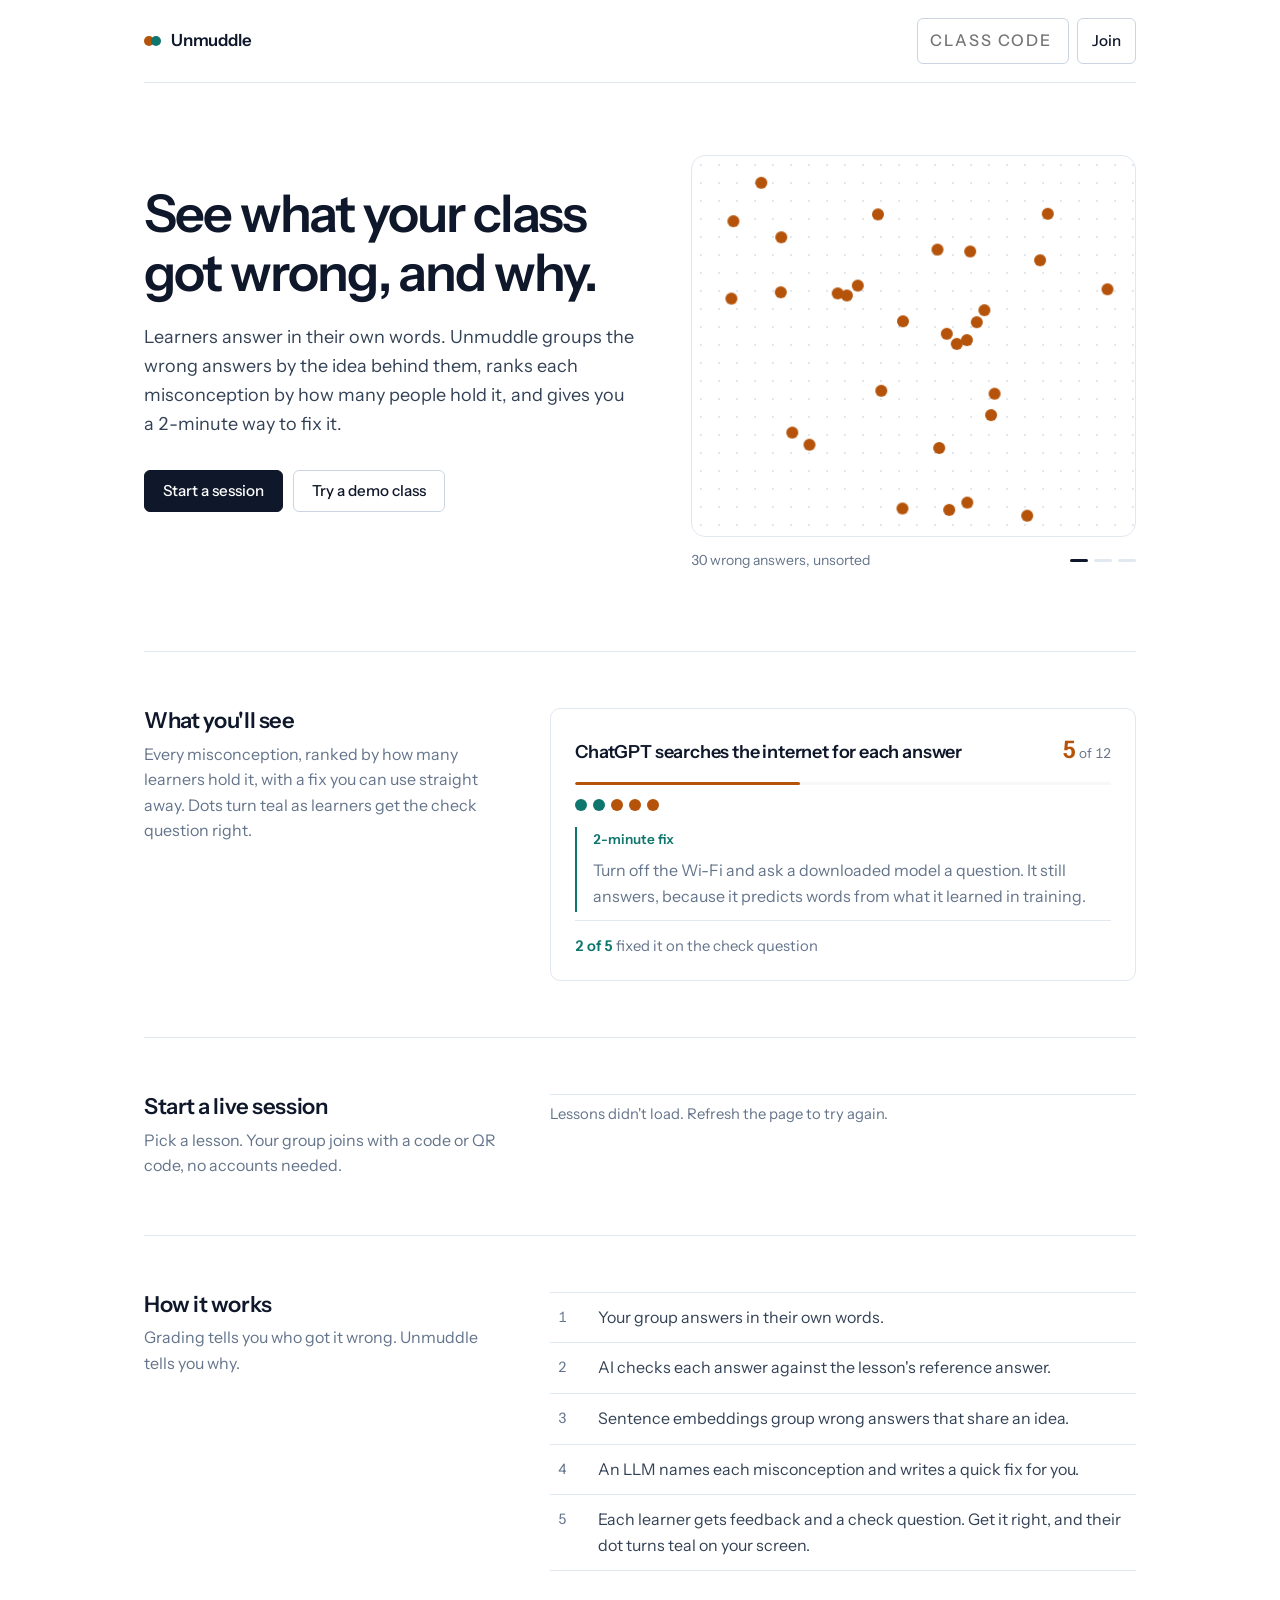
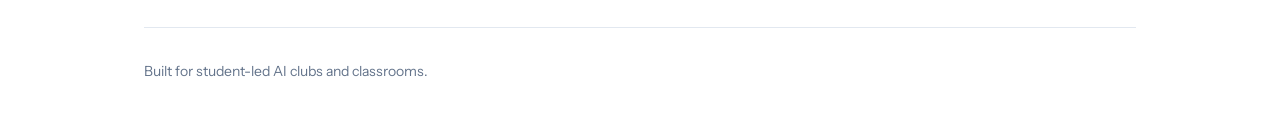
==== commit a53515cd: "Landing: hero clustering visual, 'What you'll see' section and scroll reveals" ====
--- a/web/index.html
+++ b/web/index.html
@@ -37,7 +37,22 @@
           <p class="error" id="hero-error" role="alert"></p>
         </div>
 
-        <article class="myth reveal" style="--i:3" aria-label="Example misconception">
+        <figure class="reveal" style="--i:3; margin:0" id="viz" aria-label="Animation: scattered wrong answers group into three misconceptions, then turn teal as learners fix them">
+          <div class="viz grid-bg" aria-hidden="true"></div>
+          <figcaption class="viz-caption" aria-hidden="true">
+            <span class="viz-phase">30 wrong answers, unsorted</span>
+            <span class="viz-steps"><i class="on"></i><i></i><i></i></span>
+          </figcaption>
+        </figure>
+      </section>
+
+      <section class="section on-scroll">
+        <div class="section-head">
+          <div>
+            <h2>What you'll see</h2>
+            <p>Every misconception, ranked by how many learners hold it, with a fix you can use straight away. Dots turn teal as learners get the check question right.</p>
+          </div>
+        <article class="myth" aria-label="Example misconception">
           <div class="myth-head">
             <h3 class="myth-title">ChatGPT searches the internet for each answer</h3>
             <span class="myth-count">5<small> of 12</small></span>
@@ -52,9 +67,10 @@
           </div>
           <p class="check"><span class="fixed-count" id="hero-fixed">0 of 5</span> fixed it on the check question</p>
         </article>
+        </div>
       </section>
 
-      <section class="section" id="lessons">
+      <section class="section on-scroll" id="lessons">
         <div class="section-head">
           <div>
             <h2>Start a live session</h2>
@@ -67,7 +83,7 @@
         </div>
       </section>
 
-      <section class="section">
+      <section class="section on-scroll">
         <div class="section-head">
           <div>
             <h2>How it works</h2>
@@ -88,6 +104,7 @@
   </div>
 
   <script src="common.js"></script>
+  <script src="viz.js"></script>
   <script>
     async function startSession(lessonId) {
       const { code } = await api("/api/sessions", { method: "POST", body: JSON.stringify({ lesson_id: lessonId }) });
@@ -136,20 +153,26 @@
       if (code) location.href = `join.html?code=${encodeURIComponent(code)}`;
     });
 
-    // The example class gets unmuddled, one learner at a time.
-    (function animateHero() {
+    // The example card gets unmuddled, one learner at a time, once it's in view.
+    (function animateExample() {
       const row = document.getElementById("hero-dots");
       const label = document.getElementById("hero-fixed");
-      if (reducedMotion()) { syncDots(row, 5, 3); label.textContent = "3 of 5"; return; }
-      let n = 0;
-      setTimeout(function step() {
-        if (n >= 3) return;
-        n += 1;
-        syncDots(row, 5, n);
-        label.textContent = `${n} of 5`;
-        setTimeout(step, 900);
-      }, 1400);
+      const run = () => {
+        let n = 0;
+        (function step() {
+          if (n >= 3) return;
+          n += 1;
+          syncDots(row, 5, n);
+          label.textContent = `${n} of 5`;
+          setTimeout(step, 700);
+        })();
+      };
+      if (reducedMotion() || !("IntersectionObserver" in window)) { syncDots(row, 5, 3); label.textContent = "3 of 5"; return; }
+      const io = new IntersectionObserver(([e]) => { if (e.isIntersecting) { io.disconnect(); setTimeout(run, 500); } }, { threshold: 0.6 });
+      io.observe(row);
     })();
+
+    revealOnScroll();
 
     loadLessons();
   </script>
--- a/web/style.css
+++ b/web/style.css
@@ -146,7 +146,7 @@
 /* Dashboard */
 .session-bar { display: grid; grid-template-columns: 1fr auto; gap: 40px; align-items: start; padding: 40px 0; }
 .session-title { font-size: clamp(1.6rem, 3.4vw, 2.25rem); }
-.live { display: flex; flex-wrap: wrap; align-items: flex-end; gap: 28px; margin-top: 28px; }
+.live { display: flex; flex-wrap: wrap; align-items: center; gap: 32px; margin-top: 28px; }
 .live-count { font-size: 3rem; font-weight: 600; line-height: 1; letter-spacing: -0.04em; }
 .live-label { color: var(--muted); font-size: 0.925rem; margin-top: 6px; display: flex; align-items: center; gap: 8px; }
 .live-dot { width: 7px; height: 7px; border-radius: 50%; background: var(--clear); animation: breathe 2s ease-in-out infinite; }
@@ -154,6 +154,7 @@
 .join-card img { width: 124px; height: 124px; display: block; }
 .code { font-size: 2rem; font-weight: 600; letter-spacing: 0.14em; margin: 2px 0 4px; }
 
+.progress[hidden] { display: none; }
 .progress { display: flex; flex-direction: column; gap: 6px; margin-top: 16px; font-size: 0.925rem; color: var(--muted); }
 .progress div { display: flex; align-items: center; gap: 10px; opacity: 0.45; transition: opacity 0.3s ease, color 0.3s ease; }
 .progress div::before { content: ""; width: 8px; height: 8px; border-radius: 50%; border: 1.5px solid currentColor; transition: background 0.3s ease; }
@@ -171,7 +172,7 @@
 .all-right { border: 1px solid #bfe3de; background: var(--clear-soft); border-radius: var(--radius); padding: 16px 20px; color: var(--clear); font-weight: 500; }
 .one-offs { margin-top: 16px; }
 
-.empty { padding: 40px 0 64px; color: var(--muted); max-width: 34em; border-top: 1px solid var(--line); }
+.empty { padding: 8px 0 64px; color: var(--muted); max-width: 34em; }
 
 /* Learner */
 .page-head { padding: 40px 0 28px; }
@@ -200,6 +201,64 @@
 
 footer { padding: 32px 0 48px; color: var(--muted); font-size: 0.875rem; border-top: 1px solid var(--line); }
 
+/* Dot-grid texture: a quiet echo of the one-dot-per-learner idea */
+.grid-bg {
+  background-image: radial-gradient(circle, var(--line) 1px, transparent 1.2px);
+  background-size: 18px 18px;
+}
+
+/* Hero visual: wrong answers drift, group by meaning, then turn teal */
+.viz {
+  position: relative; aspect-ratio: 1 / 0.86; border: 1px solid var(--line); border-radius: 14px;
+  overflow: hidden; background-color: var(--bg);
+}
+.viz-dot {
+  position: absolute; left: 0; top: 0; width: 12px; height: 12px; margin: -6px 0 0 -6px; border-radius: 50%;
+  background: var(--line-strong);
+  transition: transform 1.6s var(--ease), background-color 0.6s ease;
+  will-change: transform;
+}
+.viz-dot.muddled { background: var(--muddle); }
+.viz-dot.fixed { background: var(--clear); }
+.viz-label {
+  position: absolute; left: 0; top: 0; transform: translate(-50%, 0); white-space: nowrap;
+  font-size: 0.8rem; color: var(--ink-2); background: rgba(255, 255, 255, 0.92); padding: 2px 8px; border-radius: 999px;
+  border: 1px solid var(--line); opacity: 0; transition: opacity 0.6s ease;
+}
+.viz-label b { font-weight: 600; color: var(--muddle); margin-left: 4px; transition: color 0.6s ease; }
+.viz-label.show { opacity: 1; }
+.viz-label.done b { color: var(--clear); }
+.viz-caption { display: flex; align-items: center; justify-content: space-between; gap: 12px; margin-top: 12px; font-size: 0.875rem; color: var(--muted); }
+.viz-steps { display: flex; gap: 6px; }
+.viz-steps i { width: 18px; height: 3px; border-radius: 2px; background: var(--line); transition: background 0.4s ease; }
+.viz-steps i.on { background: var(--ink); }
+.viz-phase { transition: opacity 0.3s ease; }
+
+/* Scroll reveal */
+.on-scroll { opacity: 0; transform: translateY(12px); transition: opacity 0.7s var(--ease), transform 0.7s var(--ease); }
+.on-scroll.seen { opacity: 1; transform: none; }
+
+/* Class map: every learner, grouped by what they believe */
+.class-map { border: 1px solid var(--line); border-radius: var(--radius); padding: 18px 20px; margin-bottom: 8px; }
+.class-map h2 { font-size: 1rem; }
+.class-map .legend { display: flex; flex-wrap: wrap; gap: 16px; font-size: 0.85rem; color: var(--muted); margin-top: 4px; }
+.class-map .legend span { display: inline-flex; align-items: center; gap: 6px; }
+.class-map .legend i { width: 9px; height: 9px; border-radius: 50%; background: var(--muddle); display: inline-block; }
+.class-map .legend i.r { background: transparent; box-shadow: inset 0 0 0 1.5px var(--clear); }
+.class-map .legend i.f { background: var(--clear); }
+.map-row { display: grid; grid-template-columns: 11rem 1fr; gap: 16px; align-items: center; padding: 10px 0; border-top: 1px solid var(--line); margin-top: 12px; }
+.map-row + .map-row { margin-top: 0; }
+.map-row a { font-size: 0.9rem; font-weight: 500; text-decoration: none; }
+.map-row a:hover { text-decoration: underline; }
+.map-groups { display: flex; flex-wrap: wrap; gap: 4px 14px; align-items: center; }
+.map-group { display: flex; gap: 3px; }
+.map-group .dot { width: 10px; height: 10px; }
+.map-group.right .dot { background: transparent; box-shadow: inset 0 0 0 1.5px var(--clear); }
+
+@media (max-width: 640px) {
+  .map-row { grid-template-columns: 1fr; gap: 6px; }
+}
+
 /* Motion */
 .reveal { animation: rise 0.55s var(--ease) both; animation-delay: calc(var(--i, 0) * 70ms); }
 
@@ -219,5 +278,6 @@
 }
 
 @media (prefers-reduced-motion: reduce) {
+  .on-scroll { opacity: 1; transform: none; }
   *, *::before, *::after { animation-duration: 0.01ms !important; animation-iteration-count: 1 !important; animation-delay: 0ms !important; transition-duration: 0.01ms !important; }
 }
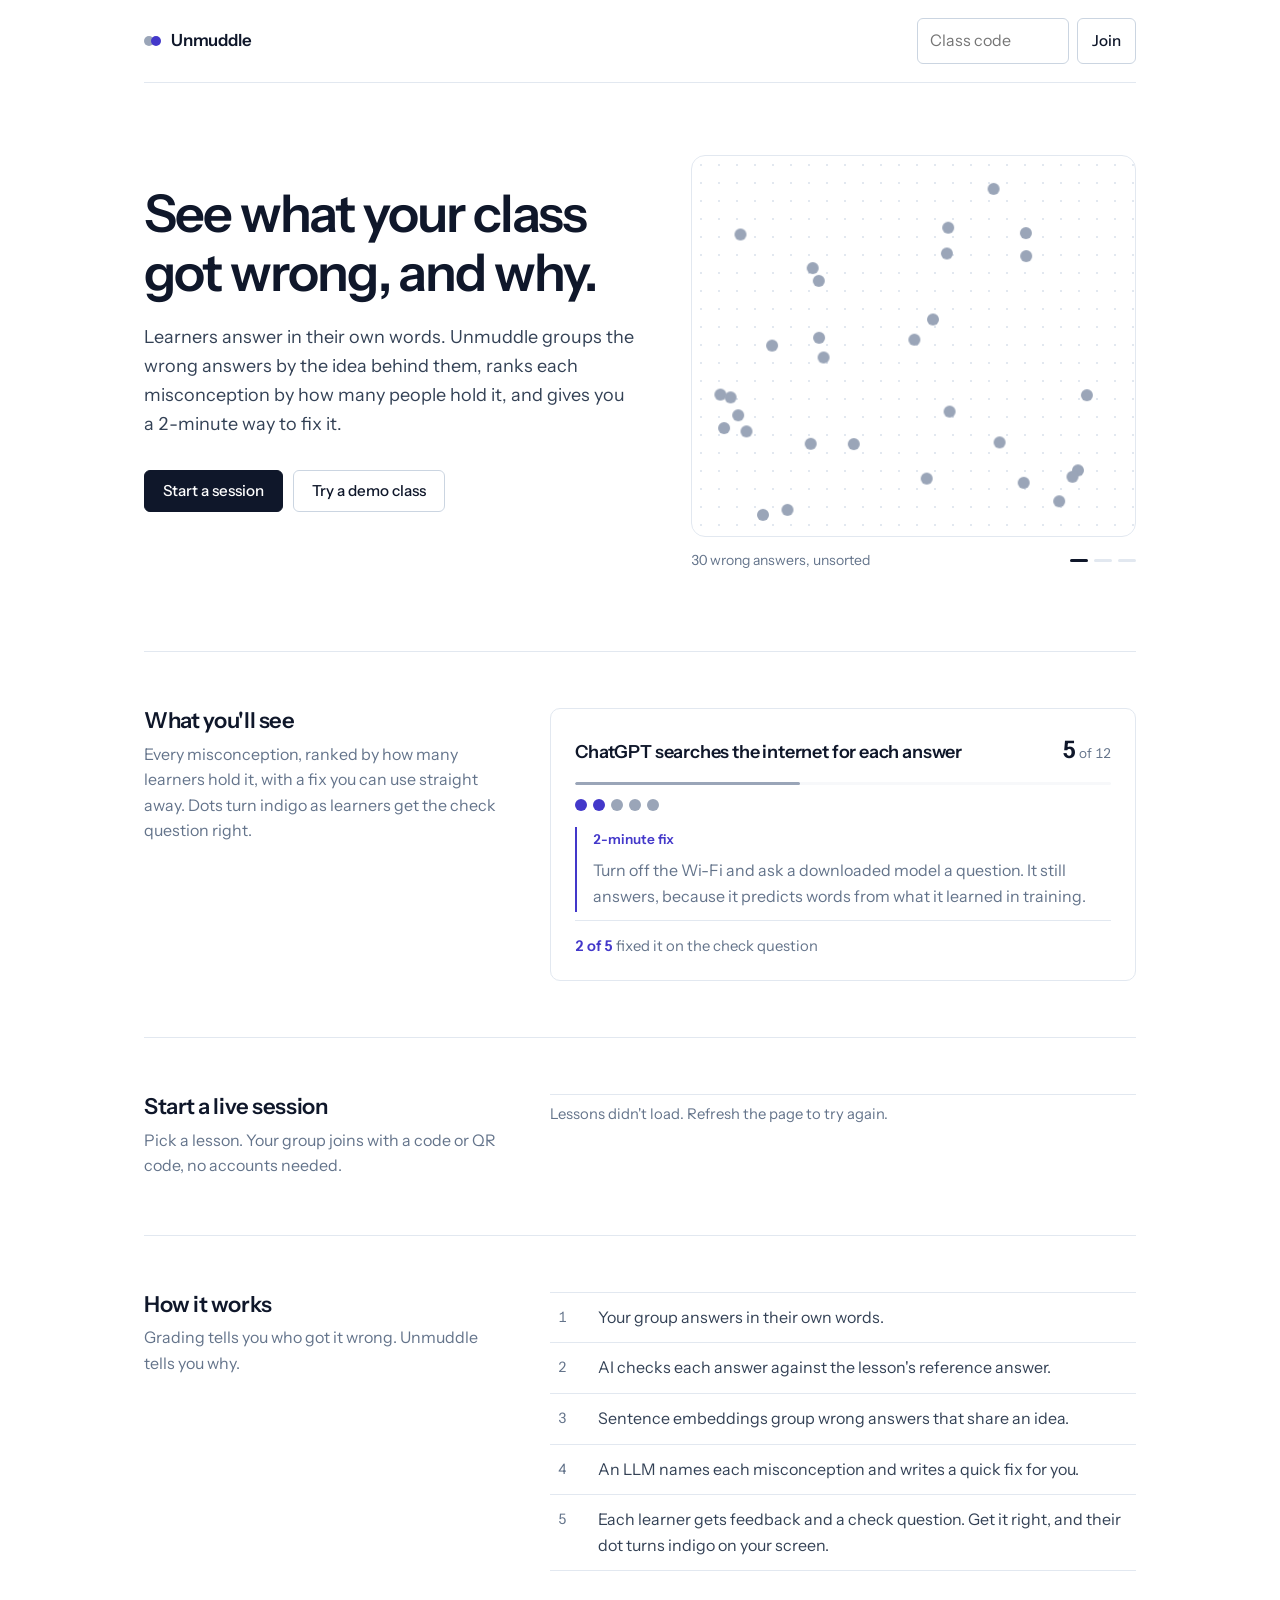
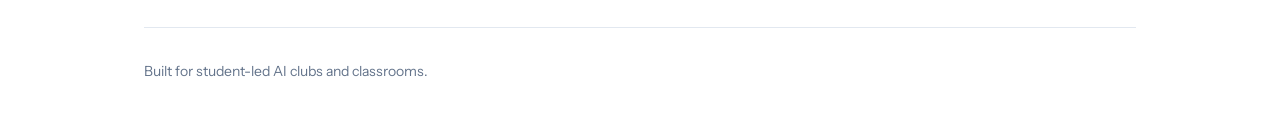
==== commit 7d9a548a: "Update landing copy for the new palette" ====
--- a/web/index.html
+++ b/web/index.html
@@ -37,7 +37,7 @@
           <p class="error" id="hero-error" role="alert"></p>
         </div>
 
-        <figure class="reveal" style="--i:3; margin:0" id="viz" aria-label="Animation: scattered wrong answers group into three misconceptions, then turn teal as learners fix them">
+        <figure class="reveal" style="--i:3; margin:0" id="viz" aria-label="Animation: scattered wrong answers group into three misconceptions, then turn indigo as learners fix them">
           <div class="viz grid-bg" aria-hidden="true"></div>
           <figcaption class="viz-caption" aria-hidden="true">
             <span class="viz-phase">30 wrong answers, unsorted</span>
@@ -50,7 +50,7 @@
         <div class="section-head">
           <div>
             <h2>What you'll see</h2>
-            <p>Every misconception, ranked by how many learners hold it, with a fix you can use straight away. Dots turn teal as learners get the check question right.</p>
+            <p>Every misconception, ranked by how many learners hold it, with a fix you can use straight away. Dots turn indigo as learners get the check question right.</p>
           </div>
         <article class="myth" aria-label="Example misconception">
           <div class="myth-head">
@@ -94,7 +94,7 @@
             <li>AI checks each answer against the lesson's reference answer.</li>
             <li>Sentence embeddings group wrong answers that share an idea.</li>
             <li>An LLM names each misconception and writes a quick fix for you.</li>
-            <li>Each learner gets feedback and a check question. Get it right, and their dot turns teal on your screen.</li>
+            <li>Each learner gets feedback and a check question. Get it right, and their dot turns indigo on your screen.</li>
           </ol>
         </div>
       </section>
--- a/web/style.css
+++ b/web/style.css
@@ -1,5 +1,5 @@
 /* Unmuddle: quiet, professional UI. Colour is used only for meaning:
-   amber = muddled, teal = cleared. */
+   fog grey = muddled, indigo = cleared. */
 :root {
   --bg: #ffffff;
   --surface: #f7f8fa;
@@ -8,12 +8,13 @@
   --muted: #64748b;
   --line: #e2e8f0;
   --line-strong: #cbd5e1;
-  --muddle: #b45309;
-  --muddle-soft: #fef6e7;
-  --clear: #0f766e;
-  --clear-soft: #e7f5f3;
+  --muddle: #9aa5b8;
+  --muddle-text: #64748b;
+  --muddle-soft: #f1f4f8;
+  --clear: #4338ca;
+  --clear-soft: #eef0fd;
   --danger: #b42318;
-  --focus: #2563eb;
+  --focus: #4338ca;
   --radius: 10px;
   --radius-sm: 6px;
   --font: "Instrument Sans", ui-sans-serif, system-ui, -apple-system, "Segoe UI", sans-serif;
@@ -70,7 +71,7 @@
 .btn.ghost { background: var(--bg); color: var(--ink); border-color: var(--line-strong); }
 .btn.ghost:hover { background: var(--surface); }
 .btn.clear { background: var(--clear); border-color: var(--clear); }
-.btn.clear:hover { background: #0d6660; }
+.btn.clear:hover { background: #3730a3; }
 .btn[disabled] { opacity: 0.6; cursor: default; }
 
 label { display: block; font-weight: 500; margin-bottom: 8px; }
@@ -79,7 +80,7 @@
   border: 1px solid var(--line-strong); border-radius: var(--radius-sm); padding: 11px 13px;
   transition: border-color 0.15s ease, box-shadow 0.15s ease;
 }
-input[type="text"]:focus, textarea:focus { border-color: var(--focus); box-shadow: 0 0 0 3px rgba(37, 99, 235, 0.15); outline: none; }
+input[type="text"]:focus, textarea:focus { border-color: var(--focus); box-shadow: 0 0 0 3px rgba(67, 56, 202, 0.15); outline: none; }
 textarea { min-height: 104px; resize: vertical; }
 
 /* Landing */
@@ -111,6 +112,7 @@
 .join-inline { display: flex; gap: 8px; }
 .join-inline input { width: 9.5rem; text-transform: uppercase; letter-spacing: 0.12em; font-weight: 500; padding: 9px 12px; }
 .join-inline .btn { padding: 9px 14px; }
+.join-inline input::placeholder { text-transform: none; letter-spacing: 0; font-weight: 400; }
 
 /* Dots: one per learner */
 .dots { display: flex; flex-wrap: wrap; gap: 6px; margin: 14px 0; min-height: 12px; }
@@ -125,7 +127,7 @@
 .myth + .myth { margin-top: 12px; }
 .myth-head { display: flex; justify-content: space-between; gap: 20px; align-items: baseline; }
 .myth-title { font-weight: 600; }
-.myth-count { font-size: 1.5rem; font-weight: 600; color: var(--muddle); white-space: nowrap; letter-spacing: -0.02em; }
+.myth-count { font-size: 1.5rem; font-weight: 600; color: var(--ink); white-space: nowrap; letter-spacing: -0.02em; }
 .myth-count small { font-size: 0.85rem; font-weight: 400; color: var(--muted); letter-spacing: 0; }
 .share { height: 3px; background: var(--surface); border-radius: 3px; overflow: hidden; margin-top: 12px; }
 .share span { display: block; height: 100%; background: var(--muddle); border-radius: 3px; transform-origin: left; animation: grow 0.9s var(--ease) both; animation-delay: calc(var(--i, 0) * 70ms + 200ms); }
@@ -163,13 +165,13 @@
 .progress div.done { opacity: 1; }
 .progress div.done::before { background: var(--clear); border-color: var(--clear); }
 
-.notice { border: 1px solid #f3d9a4; background: var(--muddle-soft); border-radius: var(--radius-sm); padding: 10px 14px; font-size: 0.925rem; margin-bottom: 8px; }
+.notice { border: 1px solid var(--line-strong); background: var(--muddle-soft); border-radius: var(--radius-sm); padding: 10px 14px; font-size: 0.925rem; margin-bottom: 8px; }
 
 .question-block { padding: 40px 0; border-top: 1px solid var(--line); }
 .question-block > header { margin-bottom: 20px; max-width: 44em; }
 .question-text { margin-top: 6px; color: var(--muted); }
 .score-line { margin-top: 10px; font-size: 0.925rem; color: var(--ink-2); }
-.all-right { border: 1px solid #bfe3de; background: var(--clear-soft); border-radius: var(--radius); padding: 16px 20px; color: var(--clear); font-weight: 500; }
+.all-right { border: 1px solid #d6d9fb; background: var(--clear-soft); border-radius: var(--radius); padding: 16px 20px; color: var(--clear); font-weight: 500; }
 .one-offs { margin-top: 16px; }
 
 .empty { padding: 8px 0 64px; color: var(--muted); max-width: 34em; }
@@ -185,7 +187,7 @@
 .result .your { color: var(--muted); font-size: 0.925rem; margin: 6px 0 12px; }
 .tag { display: inline-flex; align-items: center; gap: 6px; font-weight: 500; font-size: 0.85rem; }
 .tag.ok { color: var(--clear); }
-.tag.muddled { color: var(--muddle); }
+.tag.muddled { color: var(--muddle-text); }
 .tag::before { content: ""; width: 8px; height: 8px; border-radius: 50%; background: currentColor; }
 .followup { margin-top: 16px; padding-top: 16px; border-top: 1px solid var(--line); }
 .followup .btn { margin-top: 10px; }
@@ -225,7 +227,7 @@
   font-size: 0.8rem; color: var(--ink-2); background: rgba(255, 255, 255, 0.92); padding: 2px 8px; border-radius: 999px;
   border: 1px solid var(--line); opacity: 0; transition: opacity 0.6s ease;
 }
-.viz-label b { font-weight: 600; color: var(--muddle); margin-left: 4px; transition: color 0.6s ease; }
+.viz-label b { font-weight: 600; color: var(--muddle-text); margin-left: 4px; transition: color 0.6s ease; }
 .viz-label.show { opacity: 1; }
 .viz-label.done b { color: var(--clear); }
 .viz-caption { display: flex; align-items: center; justify-content: space-between; gap: 12px; margin-top: 12px; font-size: 0.875rem; color: var(--muted); }
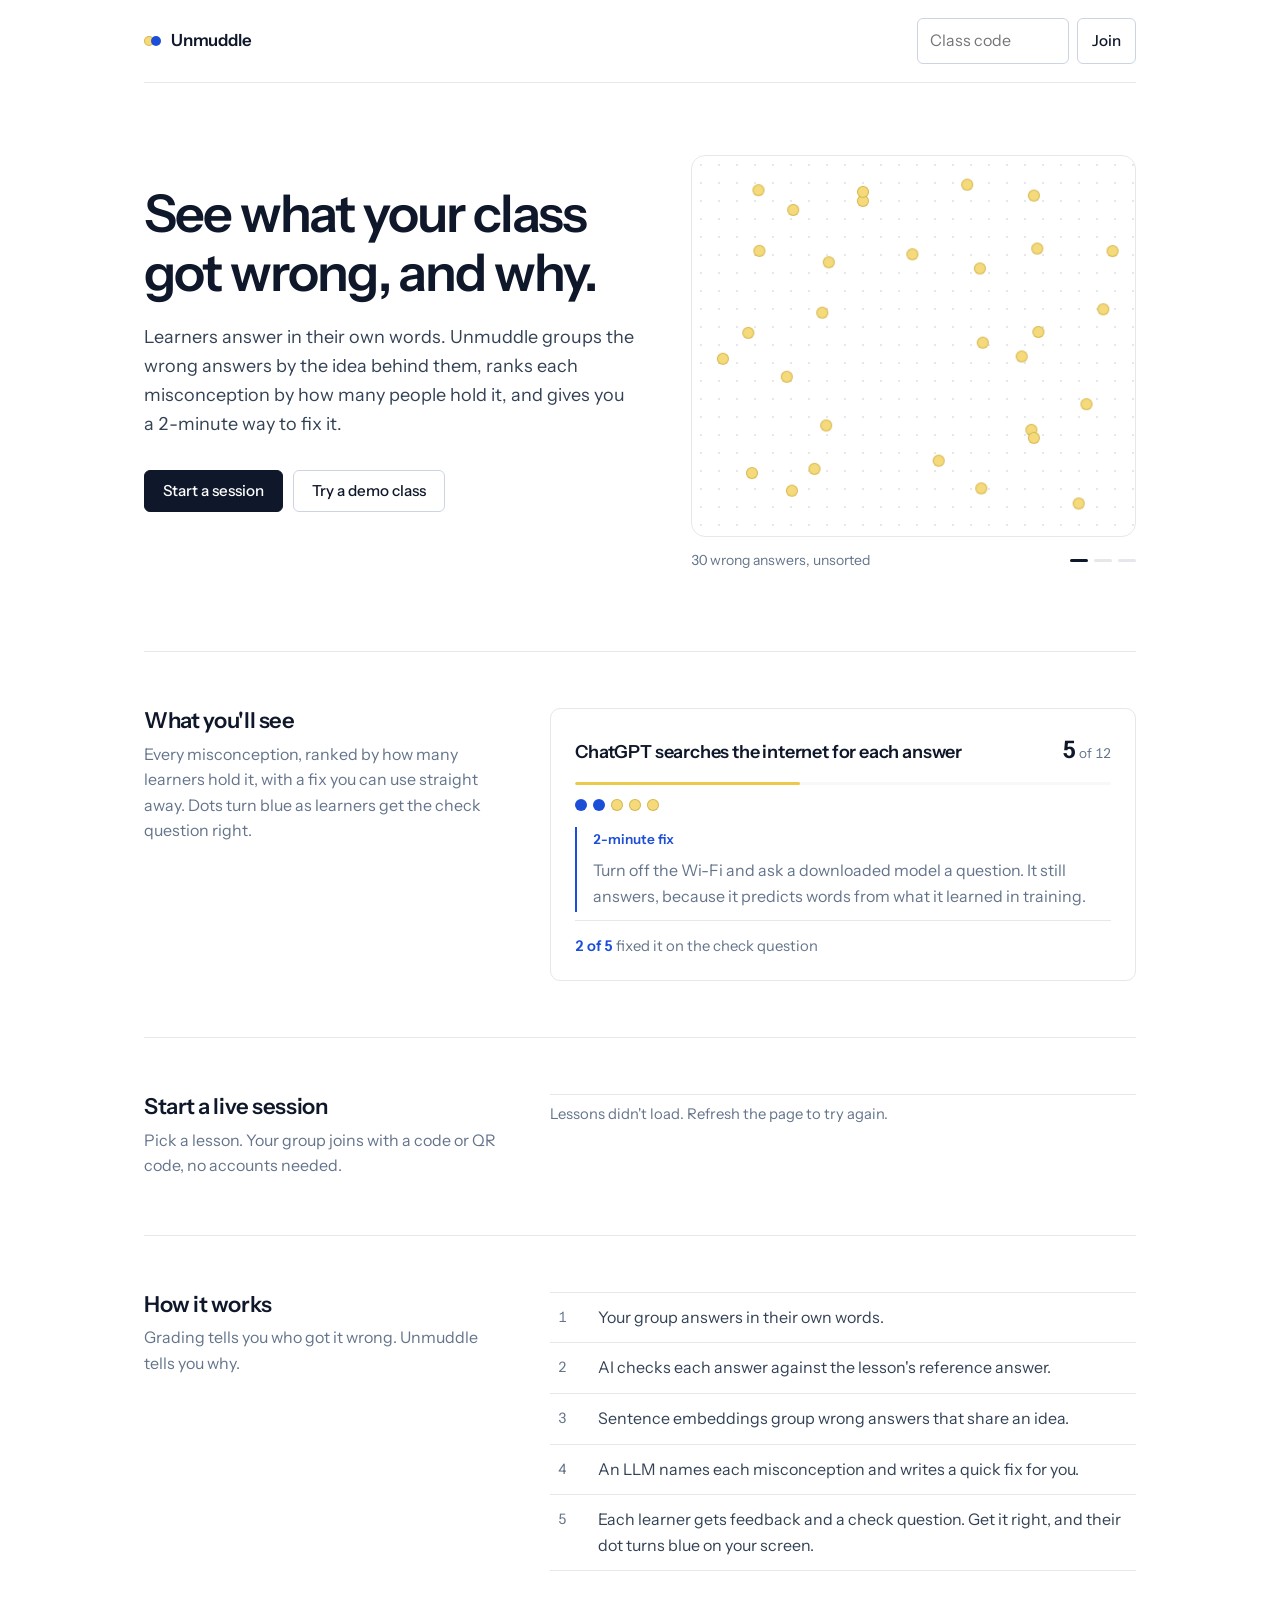
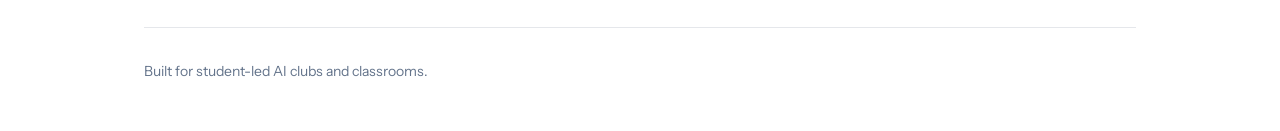
==== commit 71c674ef: "Update landing copy for the butter and cobalt palette" ====
--- a/web/index.html
+++ b/web/index.html
@@ -37,7 +37,7 @@
           <p class="error" id="hero-error" role="alert"></p>
         </div>
 
-        <figure class="reveal" style="--i:3; margin:0" id="viz" aria-label="Animation: scattered wrong answers group into three misconceptions, then turn indigo as learners fix them">
+        <figure class="reveal" style="--i:3; margin:0" id="viz" aria-label="Animation: scattered wrong answers group into three misconceptions, then turn blue as learners fix them">
           <div class="viz grid-bg" aria-hidden="true"></div>
           <figcaption class="viz-caption" aria-hidden="true">
             <span class="viz-phase">30 wrong answers, unsorted</span>
@@ -50,7 +50,7 @@
         <div class="section-head">
           <div>
             <h2>What you'll see</h2>
-            <p>Every misconception, ranked by how many learners hold it, with a fix you can use straight away. Dots turn indigo as learners get the check question right.</p>
+            <p>Every misconception, ranked by how many learners hold it, with a fix you can use straight away. Dots turn blue as learners get the check question right.</p>
           </div>
         <article class="myth" aria-label="Example misconception">
           <div class="myth-head">
@@ -94,7 +94,7 @@
             <li>AI checks each answer against the lesson's reference answer.</li>
             <li>Sentence embeddings group wrong answers that share an idea.</li>
             <li>An LLM names each misconception and writes a quick fix for you.</li>
-            <li>Each learner gets feedback and a check question. Get it right, and their dot turns indigo on your screen.</li>
+            <li>Each learner gets feedback and a check question. Get it right, and their dot turns blue on your screen.</li>
           </ol>
         </div>
       </section>
--- a/web/style.css
+++ b/web/style.css
@@ -1,20 +1,21 @@
 /* Unmuddle: quiet, professional UI. Colour is used only for meaning:
-   fog grey = muddled, indigo = cleared. */
+   butter yellow = muddled, cobalt = cleared. */
 :root {
   --bg: #ffffff;
   --surface: #f7f8fa;
   --ink: #0f172a;
   --ink-2: #334155;
   --muted: #64748b;
-  --line: #e2e8f0;
+  --line: #e5e7eb;
   --line-strong: #cbd5e1;
-  --muddle: #9aa5b8;
-  --muddle-text: #64748b;
-  --muddle-soft: #f1f4f8;
-  --clear: #4338ca;
-  --clear-soft: #eef0fd;
+  --muddle: #f4da7a;
+  --muddle-edge: rgba(161, 118, 0, 0.35);
+  --muddle-text: #8a6500;
+  --muddle-soft: #fef8e1;
+  --clear: #1d4ed8;
+  --clear-soft: #eaf0fe;
   --danger: #b42318;
-  --focus: #4338ca;
+  --focus: #1d4ed8;
   --radius: 10px;
   --radius-sm: 6px;
   --font: "Instrument Sans", ui-sans-serif, system-ui, -apple-system, "Segoe UI", sans-serif;
@@ -56,8 +57,8 @@
 }
 .wordmark { display: inline-flex; align-items: center; gap: 10px; font-weight: 600; font-size: 1.05rem; text-decoration: none; letter-spacing: -0.01em; }
 .mark { display: inline-flex; }
-.mark i { width: 10px; height: 10px; border-radius: 50%; background: var(--muddle); display: block; }
-.mark i + i { background: var(--clear); margin-left: -3px; }
+.mark i { width: 10px; height: 10px; border-radius: 50%; background: var(--muddle); box-shadow: inset 0 0 0 1px var(--muddle-edge); display: block; }
+.mark i + i { background: var(--clear); box-shadow: none; margin-left: -3px; }
 
 /* Buttons and fields */
 .btn {
@@ -71,7 +72,7 @@
 .btn.ghost { background: var(--bg); color: var(--ink); border-color: var(--line-strong); }
 .btn.ghost:hover { background: var(--surface); }
 .btn.clear { background: var(--clear); border-color: var(--clear); }
-.btn.clear:hover { background: #3730a3; }
+.btn.clear:hover { background: #1e40af; }
 .btn[disabled] { opacity: 0.6; cursor: default; }
 
 label { display: block; font-weight: 500; margin-bottom: 8px; }
@@ -80,7 +81,7 @@
   border: 1px solid var(--line-strong); border-radius: var(--radius-sm); padding: 11px 13px;
   transition: border-color 0.15s ease, box-shadow 0.15s ease;
 }
-input[type="text"]:focus, textarea:focus { border-color: var(--focus); box-shadow: 0 0 0 3px rgba(67, 56, 202, 0.15); outline: none; }
+input[type="text"]:focus, textarea:focus { border-color: var(--focus); box-shadow: 0 0 0 3px rgba(29, 78, 216, 0.15); outline: none; }
 textarea { min-height: 104px; resize: vertical; }
 
 /* Landing */
@@ -116,9 +117,9 @@
 
 /* Dots: one per learner */
 .dots { display: flex; flex-wrap: wrap; gap: 6px; margin: 14px 0; min-height: 12px; }
-.dot { width: 12px; height: 12px; border-radius: 50%; background: var(--muddle); transition: background-color 0.7s var(--ease); }
-.dot.fixed { background: var(--clear); }
-.dot.neutral { background: var(--line-strong); }
+.dot { width: 12px; height: 12px; border-radius: 50%; background: var(--muddle); box-shadow: inset 0 0 0 1px var(--muddle-edge); transition: background-color 0.7s var(--ease), box-shadow 0.7s var(--ease); }
+.dot.fixed { background: var(--clear); box-shadow: none; }
+.dot.neutral { background: var(--line-strong); box-shadow: none; }
 .dot.pop { animation: pop 0.45s var(--ease) both; }
 .dot.just-fixed { animation: settle 0.7s var(--ease); }
 
@@ -130,7 +131,7 @@
 .myth-count { font-size: 1.5rem; font-weight: 600; color: var(--ink); white-space: nowrap; letter-spacing: -0.02em; }
 .myth-count small { font-size: 0.85rem; font-weight: 400; color: var(--muted); letter-spacing: 0; }
 .share { height: 3px; background: var(--surface); border-radius: 3px; overflow: hidden; margin-top: 12px; }
-.share span { display: block; height: 100%; background: var(--muddle); border-radius: 3px; transform-origin: left; animation: grow 0.9s var(--ease) both; animation-delay: calc(var(--i, 0) * 70ms + 200ms); }
+.share span { display: block; height: 100%; background: #ecc94b; border-radius: 3px; transform-origin: left; animation: grow 0.9s var(--ease) both; animation-delay: calc(var(--i, 0) * 70ms + 200ms); }
 .why { margin-top: 12px; color: var(--ink-2); }
 .fix { border-left: 2px solid var(--clear); padding: 2px 0 2px 16px; margin-top: 16px; }
 .fix-label { font-size: 0.85rem; font-weight: 600; color: var(--clear); margin-bottom: 2px; }
@@ -161,17 +162,17 @@
 .progress div { display: flex; align-items: center; gap: 10px; opacity: 0.45; transition: opacity 0.3s ease, color 0.3s ease; }
 .progress div::before { content: ""; width: 8px; height: 8px; border-radius: 50%; border: 1.5px solid currentColor; transition: background 0.3s ease; }
 .progress div.active { opacity: 1; color: var(--ink); }
-.progress div.active::before { animation: breathe 1.2s ease-in-out infinite; background: var(--muddle); border-color: var(--muddle); }
+.progress div.active::before { animation: breathe 1.2s ease-in-out infinite; background: var(--muddle); border-color: var(--muddle-text); }
 .progress div.done { opacity: 1; }
 .progress div.done::before { background: var(--clear); border-color: var(--clear); }
 
-.notice { border: 1px solid var(--line-strong); background: var(--muddle-soft); border-radius: var(--radius-sm); padding: 10px 14px; font-size: 0.925rem; margin-bottom: 8px; }
+.notice { border: 1px solid #f1dc94; background: var(--muddle-soft); border-radius: var(--radius-sm); padding: 10px 14px; font-size: 0.925rem; margin-bottom: 8px; }
 
 .question-block { padding: 40px 0; border-top: 1px solid var(--line); }
 .question-block > header { margin-bottom: 20px; max-width: 44em; }
 .question-text { margin-top: 6px; color: var(--muted); }
 .score-line { margin-top: 10px; font-size: 0.925rem; color: var(--ink-2); }
-.all-right { border: 1px solid #d6d9fb; background: var(--clear-soft); border-radius: var(--radius); padding: 16px 20px; color: var(--clear); font-weight: 500; }
+.all-right { border: 1px solid #c9d8fb; background: var(--clear-soft); border-radius: var(--radius); padding: 16px 20px; color: var(--clear); font-weight: 500; }
 .one-offs { margin-top: 16px; }
 
 .empty { padding: 8px 0 64px; color: var(--muted); max-width: 34em; }
@@ -209,7 +210,7 @@
   background-size: 18px 18px;
 }
 
-/* Hero visual: wrong answers drift, group by meaning, then turn teal */
+/* Hero visual: wrong answers drift, group by meaning, then turn blue */
 .viz {
   position: relative; aspect-ratio: 1 / 0.86; border: 1px solid var(--line); border-radius: 14px;
   overflow: hidden; background-color: var(--bg);
@@ -220,8 +221,8 @@
   transition: transform 1.6s var(--ease), background-color 0.6s ease;
   will-change: transform;
 }
-.viz-dot.muddled { background: var(--muddle); }
-.viz-dot.fixed { background: var(--clear); }
+.viz-dot.muddled { background: var(--muddle); box-shadow: inset 0 0 0 1px var(--muddle-edge); }
+.viz-dot.fixed { background: var(--clear); box-shadow: none; }
 .viz-label {
   position: absolute; left: 0; top: 0; transform: translate(-50%, 0); white-space: nowrap;
   font-size: 0.8rem; color: var(--ink-2); background: rgba(255, 255, 255, 0.92); padding: 2px 8px; border-radius: 999px;
@@ -245,9 +246,9 @@
 .class-map h2 { font-size: 1rem; }
 .class-map .legend { display: flex; flex-wrap: wrap; gap: 16px; font-size: 0.85rem; color: var(--muted); margin-top: 4px; }
 .class-map .legend span { display: inline-flex; align-items: center; gap: 6px; }
-.class-map .legend i { width: 9px; height: 9px; border-radius: 50%; background: var(--muddle); display: inline-block; }
+.class-map .legend i { width: 9px; height: 9px; border-radius: 50%; background: var(--muddle); box-shadow: inset 0 0 0 1px var(--muddle-edge); display: inline-block; }
 .class-map .legend i.r { background: transparent; box-shadow: inset 0 0 0 1.5px var(--clear); }
-.class-map .legend i.f { background: var(--clear); }
+.class-map .legend i.f { background: var(--clear); box-shadow: none; }
 .map-row { display: grid; grid-template-columns: 11rem 1fr; gap: 16px; align-items: center; padding: 10px 0; border-top: 1px solid var(--line); margin-top: 12px; }
 .map-row + .map-row { margin-top: 0; }
 .map-row a { font-size: 0.9rem; font-weight: 500; text-decoration: none; }
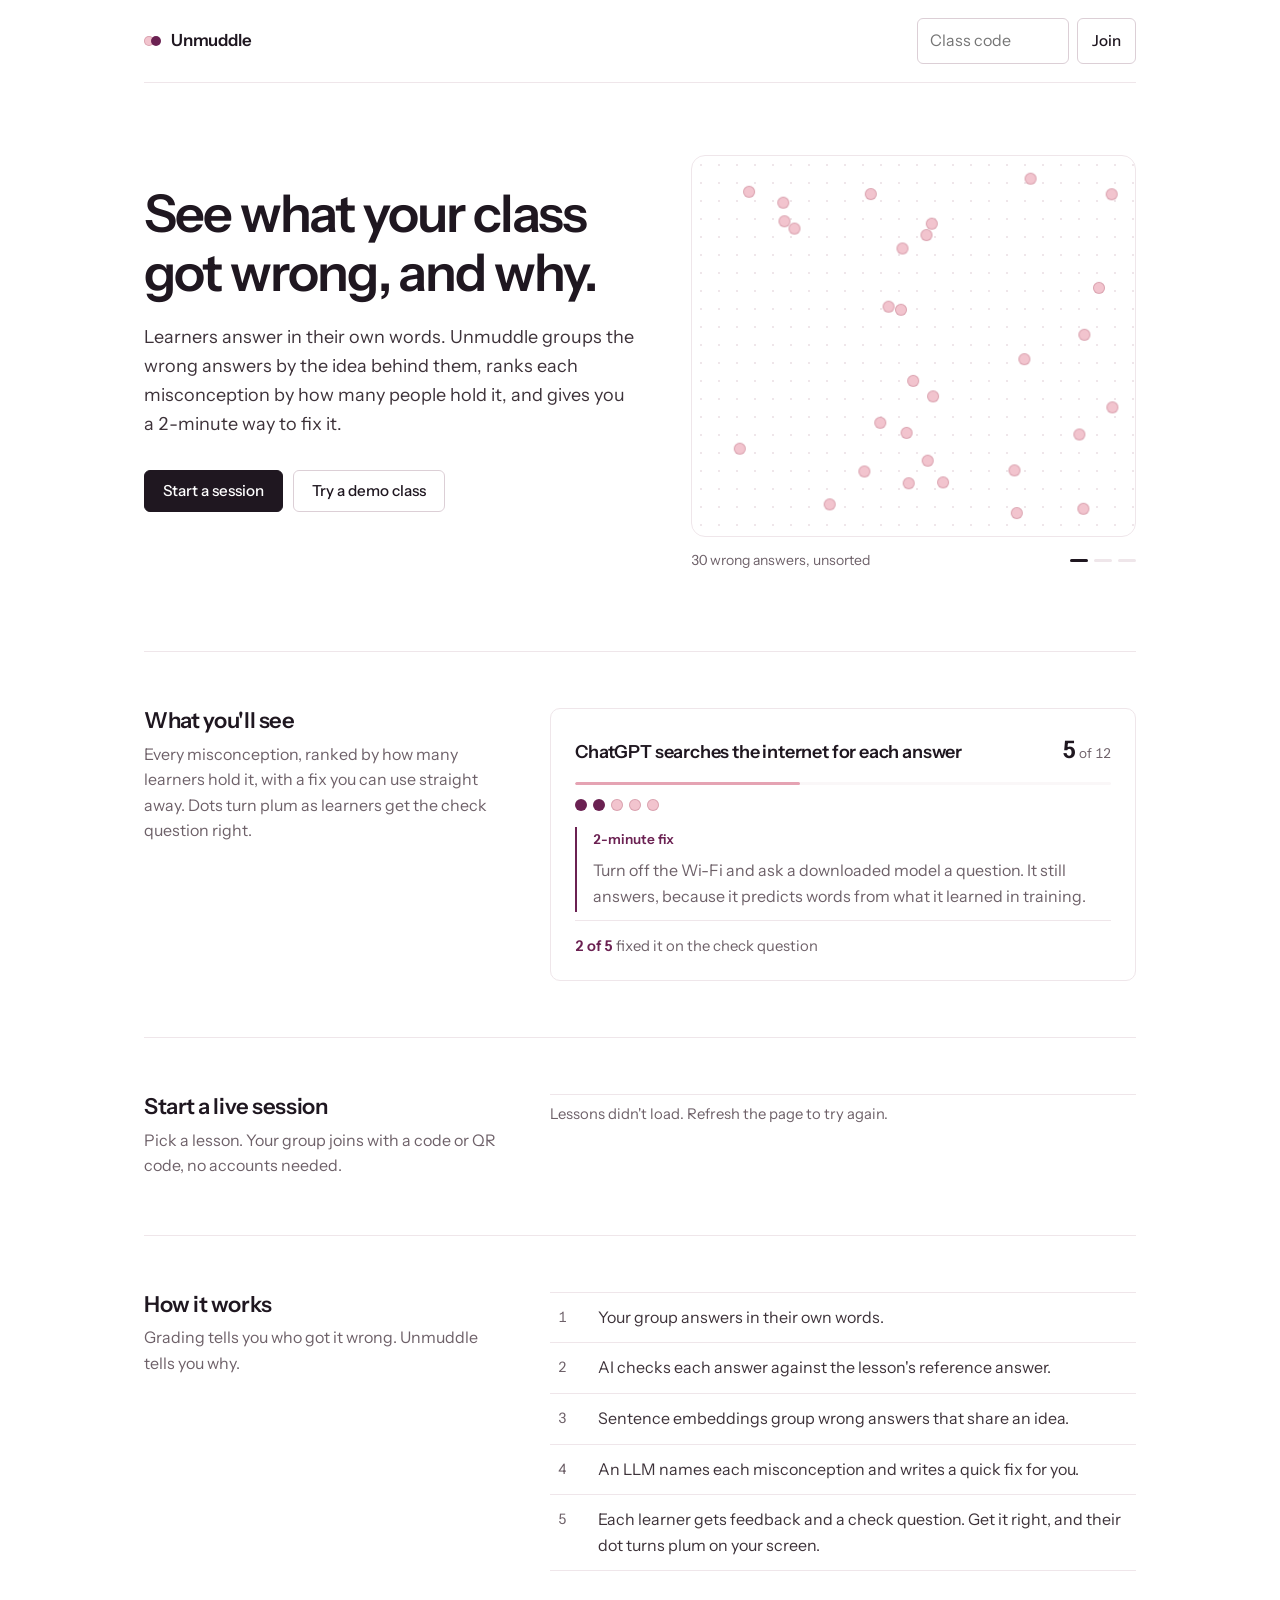
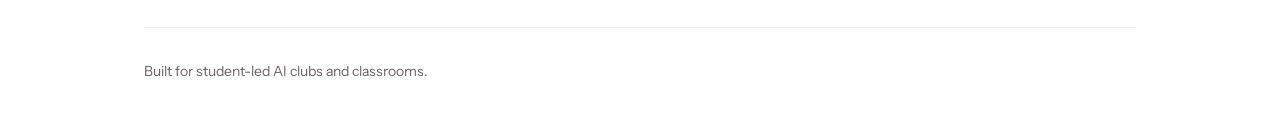
==== commit 869e66c1: "Update landing copy for the blush and plum palette" ====
--- a/web/index.html
+++ b/web/index.html
@@ -37,7 +37,7 @@
           <p class="error" id="hero-error" role="alert"></p>
         </div>
 
-        <figure class="reveal" style="--i:3; margin:0" id="viz" aria-label="Animation: scattered wrong answers group into three misconceptions, then turn blue as learners fix them">
+        <figure class="reveal" style="--i:3; margin:0" id="viz" aria-label="Animation: scattered wrong answers group into three misconceptions, then turn plum as learners fix them">
           <div class="viz grid-bg" aria-hidden="true"></div>
           <figcaption class="viz-caption" aria-hidden="true">
             <span class="viz-phase">30 wrong answers, unsorted</span>
@@ -50,7 +50,7 @@
         <div class="section-head">
           <div>
             <h2>What you'll see</h2>
-            <p>Every misconception, ranked by how many learners hold it, with a fix you can use straight away. Dots turn blue as learners get the check question right.</p>
+            <p>Every misconception, ranked by how many learners hold it, with a fix you can use straight away. Dots turn plum as learners get the check question right.</p>
           </div>
         <article class="myth" aria-label="Example misconception">
           <div class="myth-head">
@@ -94,7 +94,7 @@
             <li>AI checks each answer against the lesson's reference answer.</li>
             <li>Sentence embeddings group wrong answers that share an idea.</li>
             <li>An LLM names each misconception and writes a quick fix for you.</li>
-            <li>Each learner gets feedback and a check question. Get it right, and their dot turns blue on your screen.</li>
+            <li>Each learner gets feedback and a check question. Get it right, and their dot turns plum on your screen.</li>
           </ol>
         </div>
       </section>
--- a/web/style.css
+++ b/web/style.css
@@ -1,21 +1,21 @@
 /* Unmuddle: quiet, professional UI. Colour is used only for meaning:
-   butter yellow = muddled, cobalt = cleared. */
+   blush pink = muddled, plum = cleared. */
 :root {
   --bg: #ffffff;
-  --surface: #f7f8fa;
-  --ink: #0f172a;
-  --ink-2: #334155;
-  --muted: #64748b;
-  --line: #e5e7eb;
-  --line-strong: #cbd5e1;
-  --muddle: #f4da7a;
-  --muddle-edge: rgba(161, 118, 0, 0.35);
-  --muddle-text: #8a6500;
-  --muddle-soft: #fef8e1;
-  --clear: #1d4ed8;
-  --clear-soft: #eaf0fe;
+  --surface: #faf7f8;
+  --ink: #1f1720;
+  --ink-2: #3d3239;
+  --muted: #6e6169;
+  --line: #efe6ea;
+  --line-strong: #dccfd6;
+  --muddle: #f2c4ce;
+  --muddle-edge: rgba(155, 74, 94, 0.28);
+  --muddle-text: #9b4a5e;
+  --muddle-soft: #fdf1f3;
+  --clear: #6b2152;
+  --clear-soft: #f6eaf1;
   --danger: #b42318;
-  --focus: #1d4ed8;
+  --focus: #6b2152;
   --radius: 10px;
   --radius-sm: 6px;
   --font: "Instrument Sans", ui-sans-serif, system-ui, -apple-system, "Segoe UI", sans-serif;
@@ -67,12 +67,12 @@
   border: 1px solid var(--ink); background: var(--ink); color: #fff; cursor: pointer; text-decoration: none;
   transition: background 0.15s ease, border-color 0.15s ease, transform 0.15s var(--ease);
 }
-.btn:hover { background: #1e293b; }
+.btn:hover { background: #352a33; }
 .btn:active { transform: translateY(1px); }
 .btn.ghost { background: var(--bg); color: var(--ink); border-color: var(--line-strong); }
 .btn.ghost:hover { background: var(--surface); }
 .btn.clear { background: var(--clear); border-color: var(--clear); }
-.btn.clear:hover { background: #1e40af; }
+.btn.clear:hover { background: #561a42; }
 .btn[disabled] { opacity: 0.6; cursor: default; }
 
 label { display: block; font-weight: 500; margin-bottom: 8px; }
@@ -81,7 +81,7 @@
   border: 1px solid var(--line-strong); border-radius: var(--radius-sm); padding: 11px 13px;
   transition: border-color 0.15s ease, box-shadow 0.15s ease;
 }
-input[type="text"]:focus, textarea:focus { border-color: var(--focus); box-shadow: 0 0 0 3px rgba(29, 78, 216, 0.15); outline: none; }
+input[type="text"]:focus, textarea:focus { border-color: var(--focus); box-shadow: 0 0 0 3px rgba(107, 33, 82, 0.15); outline: none; }
 textarea { min-height: 104px; resize: vertical; }
 
 /* Landing */
@@ -131,7 +131,7 @@
 .myth-count { font-size: 1.5rem; font-weight: 600; color: var(--ink); white-space: nowrap; letter-spacing: -0.02em; }
 .myth-count small { font-size: 0.85rem; font-weight: 400; color: var(--muted); letter-spacing: 0; }
 .share { height: 3px; background: var(--surface); border-radius: 3px; overflow: hidden; margin-top: 12px; }
-.share span { display: block; height: 100%; background: #ecc94b; border-radius: 3px; transform-origin: left; animation: grow 0.9s var(--ease) both; animation-delay: calc(var(--i, 0) * 70ms + 200ms); }
+.share span { display: block; height: 100%; background: #e5a3b3; border-radius: 3px; transform-origin: left; animation: grow 0.9s var(--ease) both; animation-delay: calc(var(--i, 0) * 70ms + 200ms); }
 .why { margin-top: 12px; color: var(--ink-2); }
 .fix { border-left: 2px solid var(--clear); padding: 2px 0 2px 16px; margin-top: 16px; }
 .fix-label { font-size: 0.85rem; font-weight: 600; color: var(--clear); margin-bottom: 2px; }
@@ -166,13 +166,13 @@
 .progress div.done { opacity: 1; }
 .progress div.done::before { background: var(--clear); border-color: var(--clear); }
 
-.notice { border: 1px solid #f1dc94; background: var(--muddle-soft); border-radius: var(--radius-sm); padding: 10px 14px; font-size: 0.925rem; margin-bottom: 8px; }
+.notice { border: 1px solid #f0cdd6; background: var(--muddle-soft); border-radius: var(--radius-sm); padding: 10px 14px; font-size: 0.925rem; margin-bottom: 8px; }
 
 .question-block { padding: 40px 0; border-top: 1px solid var(--line); }
 .question-block > header { margin-bottom: 20px; max-width: 44em; }
 .question-text { margin-top: 6px; color: var(--muted); }
 .score-line { margin-top: 10px; font-size: 0.925rem; color: var(--ink-2); }
-.all-right { border: 1px solid #c9d8fb; background: var(--clear-soft); border-radius: var(--radius); padding: 16px 20px; color: var(--clear); font-weight: 500; }
+.all-right { border: 1px solid #e6c9da; background: var(--clear-soft); border-radius: var(--radius); padding: 16px 20px; color: var(--clear); font-weight: 500; }
 .one-offs { margin-top: 16px; }
 
 .empty { padding: 8px 0 64px; color: var(--muted); max-width: 34em; }
@@ -210,7 +210,7 @@
   background-size: 18px 18px;
 }
 
-/* Hero visual: wrong answers drift, group by meaning, then turn blue */
+/* Hero visual: wrong answers drift, group by meaning, then turn plum */
 .viz {
   position: relative; aspect-ratio: 1 / 0.86; border: 1px solid var(--line); border-radius: 14px;
   overflow: hidden; background-color: var(--bg);
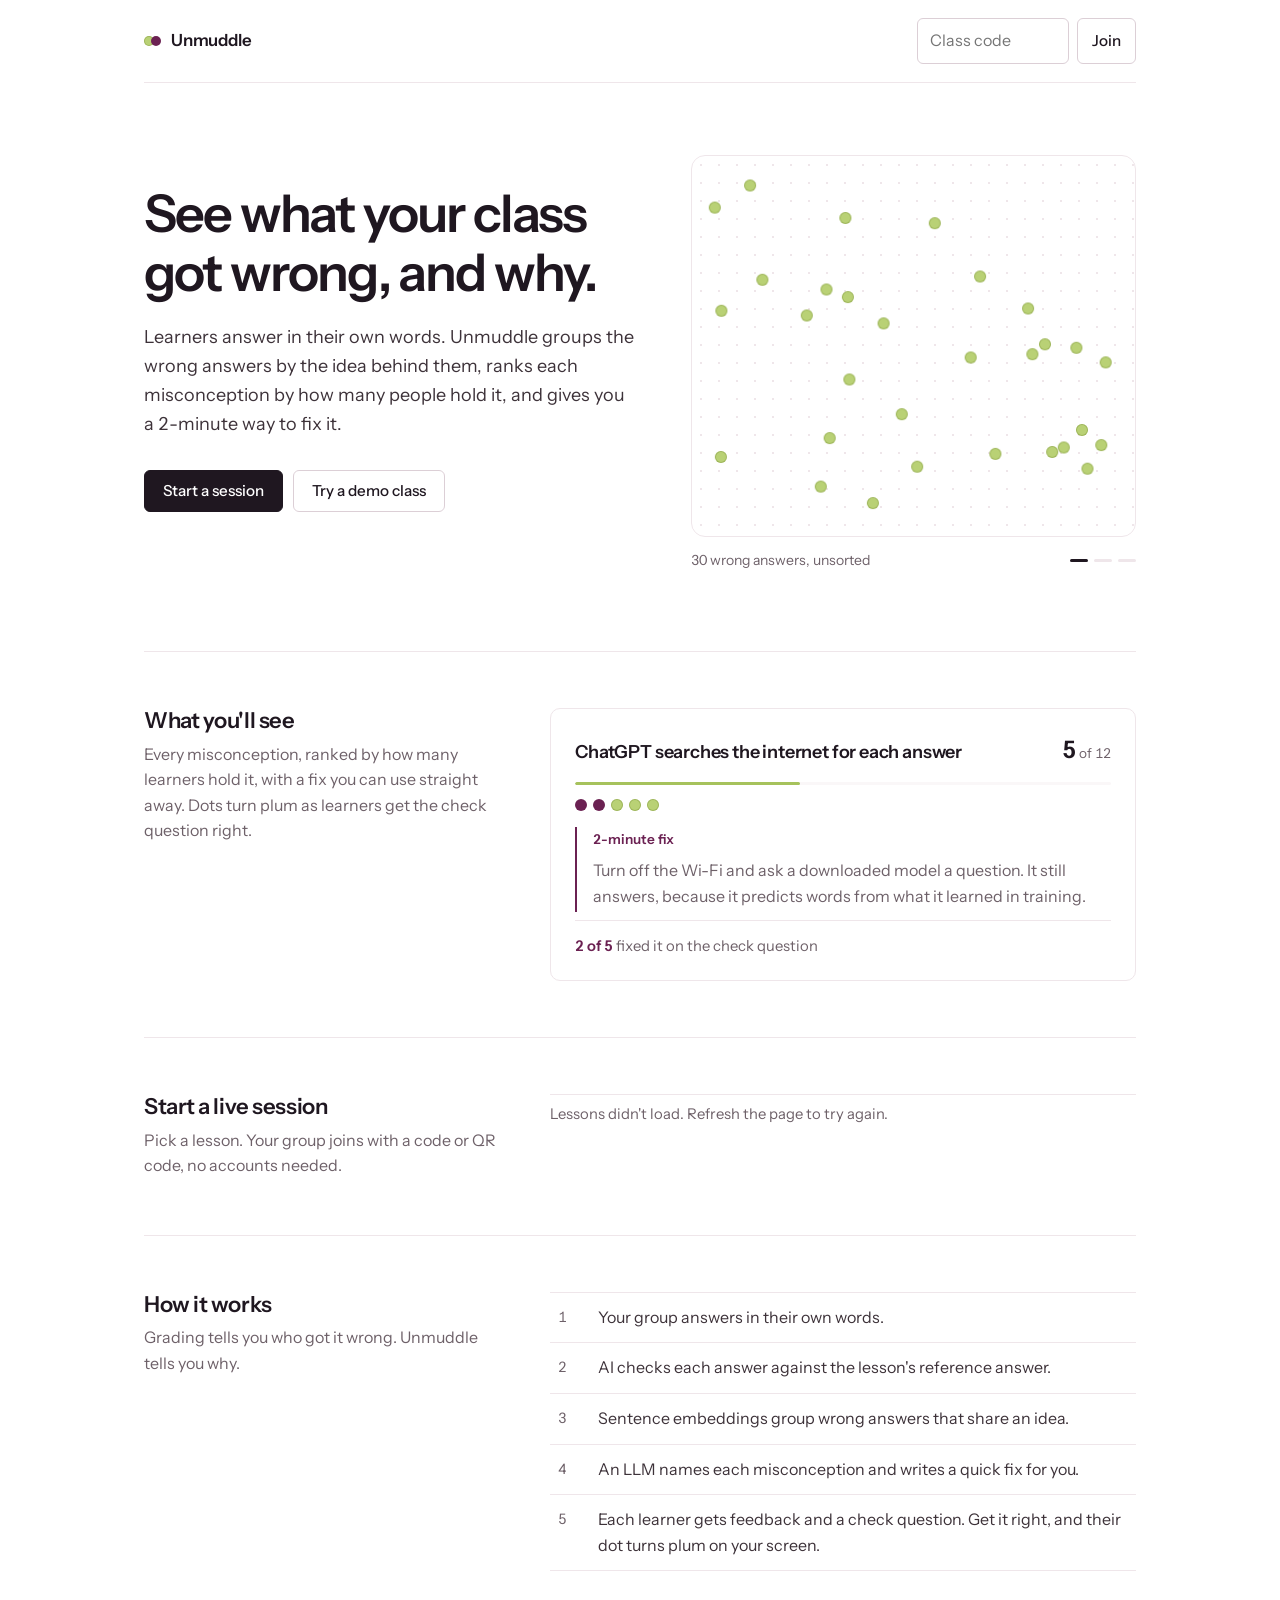
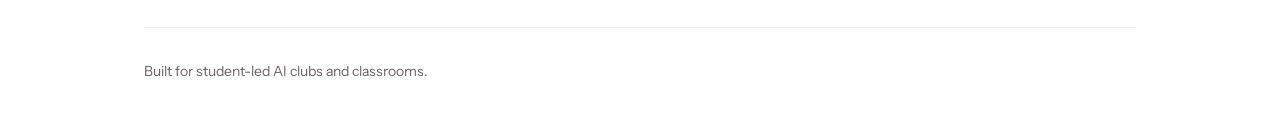
==== commit 87d5cf35: "Explain how to start the server when lessons can't load" ====
--- a/web/index.html
+++ b/web/index.html
@@ -129,7 +129,11 @@
         }));
       } catch (e) {
         list.innerHTML = "";
-        document.getElementById("lesson-error").textContent = "Lessons didn't load. Refresh the page to try again.";
+        // Opening the HTML file directly (or with a static file server) leaves out the API.
+        const noServer = location.protocol === "file:" || e instanceof TypeError;
+        document.getElementById("lesson-error").innerHTML = noServer
+          ? "Lessons need the Unmuddle server. In the project folder, run <code>uvicorn unmuddle.api:app</code>, then open <a href=\"http://localhost:8000\">localhost:8000</a>."
+          : "Lessons didn't load. Refresh the page to try again.";
       }
     }
 
--- a/web/style.css
+++ b/web/style.css
@@ -1,5 +1,5 @@
 /* Unmuddle: quiet, professional UI. Colour is used only for meaning:
-   blush pink = muddled, plum = cleared. */
+   soft green = muddled, plum = cleared. */
 :root {
   --bg: #ffffff;
   --surface: #faf7f8;
@@ -8,10 +8,10 @@
   --muted: #6e6169;
   --line: #efe6ea;
   --line-strong: #dccfd6;
-  --muddle: #f2c4ce;
-  --muddle-edge: rgba(155, 74, 94, 0.28);
-  --muddle-text: #9b4a5e;
-  --muddle-soft: #fdf1f3;
+  --muddle: #b9d175;
+  --muddle-edge: rgba(92, 118, 26, 0.3);
+  --muddle-text: #5a6e1c;
+  --muddle-soft: #f5f9e9;
   --clear: #6b2152;
   --clear-soft: #f6eaf1;
   --danger: #b42318;
@@ -131,7 +131,7 @@
 .myth-count { font-size: 1.5rem; font-weight: 600; color: var(--ink); white-space: nowrap; letter-spacing: -0.02em; }
 .myth-count small { font-size: 0.85rem; font-weight: 400; color: var(--muted); letter-spacing: 0; }
 .share { height: 3px; background: var(--surface); border-radius: 3px; overflow: hidden; margin-top: 12px; }
-.share span { display: block; height: 100%; background: #e5a3b3; border-radius: 3px; transform-origin: left; animation: grow 0.9s var(--ease) both; animation-delay: calc(var(--i, 0) * 70ms + 200ms); }
+.share span { display: block; height: 100%; background: #a6c25c; border-radius: 3px; transform-origin: left; animation: grow 0.9s var(--ease) both; animation-delay: calc(var(--i, 0) * 70ms + 200ms); }
 .why { margin-top: 12px; color: var(--ink-2); }
 .fix { border-left: 2px solid var(--clear); padding: 2px 0 2px 16px; margin-top: 16px; }
 .fix-label { font-size: 0.85rem; font-weight: 600; color: var(--clear); margin-bottom: 2px; }
@@ -166,7 +166,7 @@
 .progress div.done { opacity: 1; }
 .progress div.done::before { background: var(--clear); border-color: var(--clear); }
 
-.notice { border: 1px solid #f0cdd6; background: var(--muddle-soft); border-radius: var(--radius-sm); padding: 10px 14px; font-size: 0.925rem; margin-bottom: 8px; }
+.notice { border: 1px solid #dde8bd; background: var(--muddle-soft); border-radius: var(--radius-sm); padding: 10px 14px; font-size: 0.925rem; margin-bottom: 8px; }
 
 .question-block { padding: 40px 0; border-top: 1px solid var(--line); }
 .question-block > header { margin-bottom: 20px; max-width: 44em; }
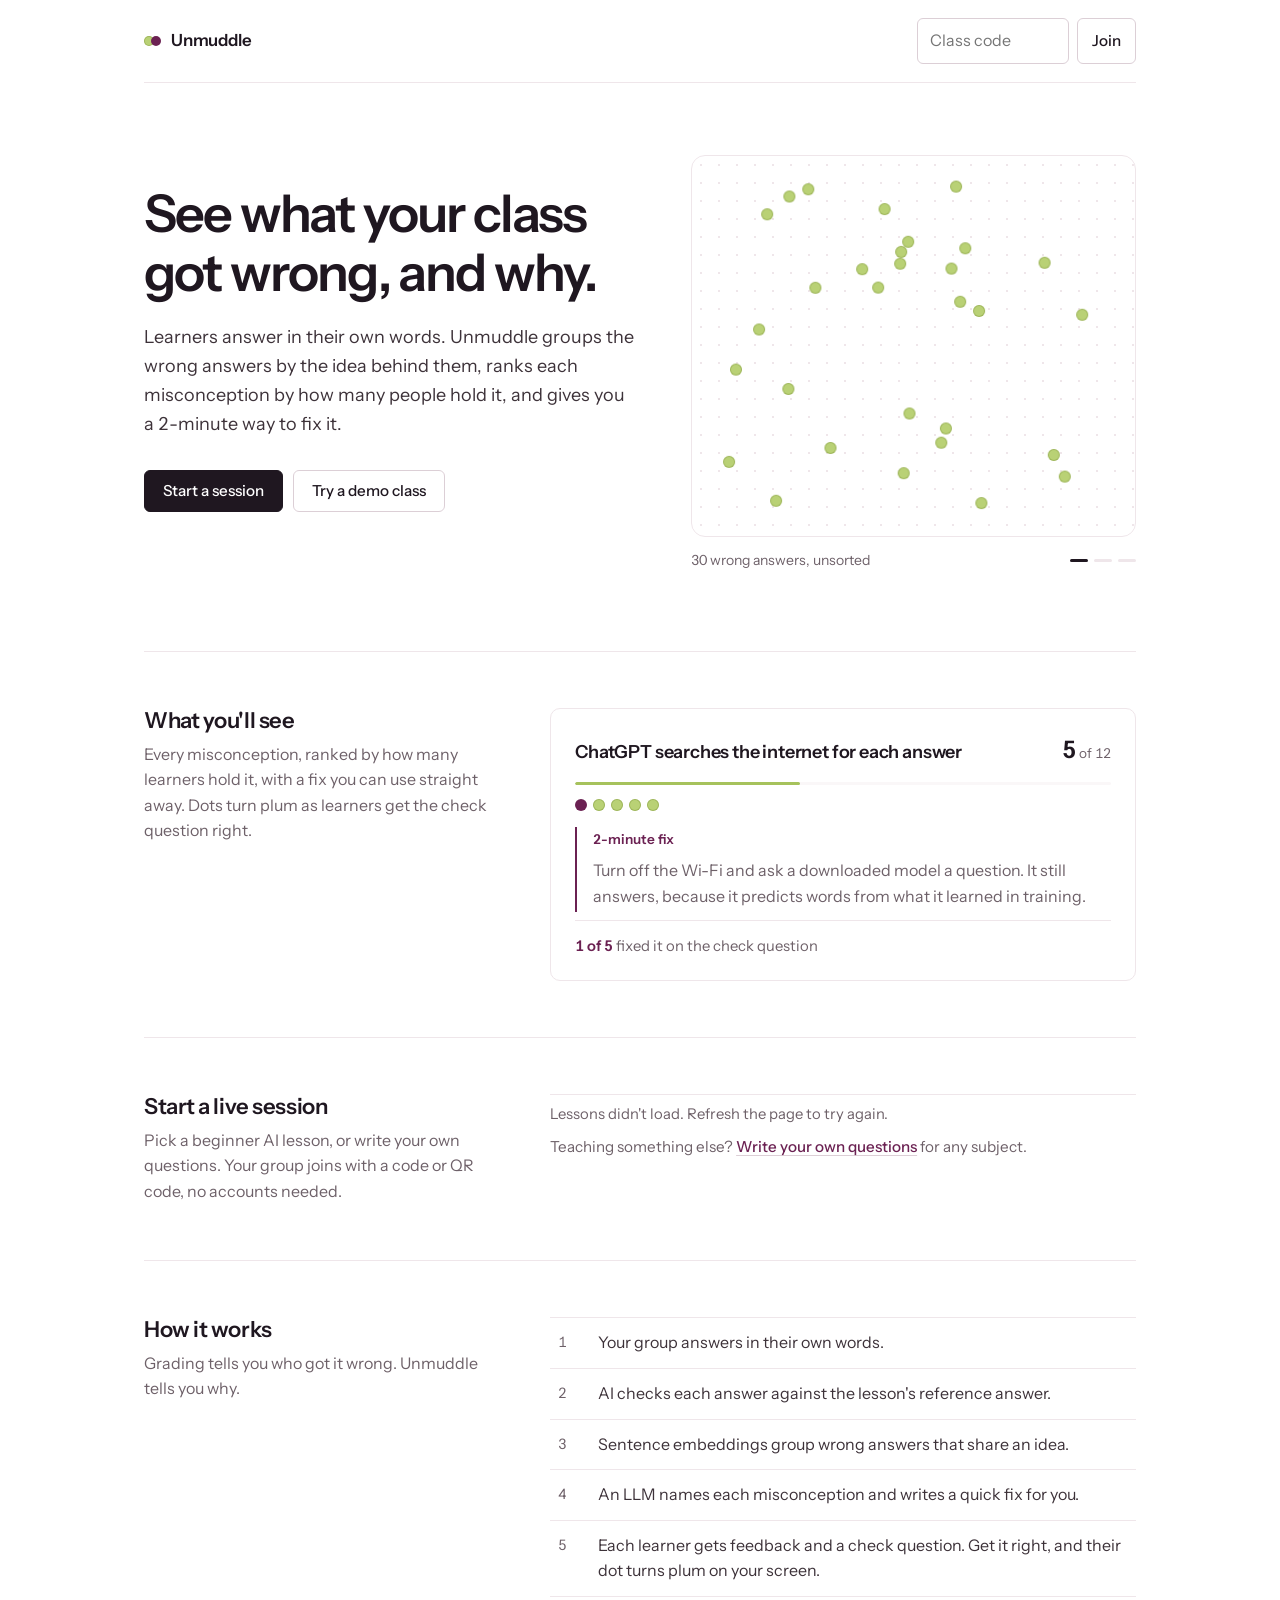
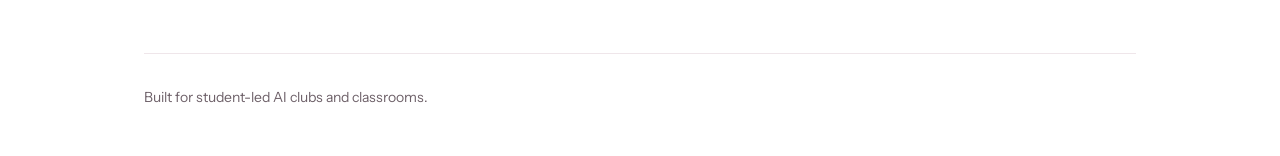
==== commit 9b5016a2: "Link to custom questions from the home page" ====
--- a/web/index.html
+++ b/web/index.html
@@ -74,11 +74,12 @@
         <div class="section-head">
           <div>
             <h2>Start a live session</h2>
-            <p>Pick a lesson. Your group joins with a code or QR code, no accounts needed.</p>
+            <p>Pick a beginner AI lesson, or write your own questions. Your group joins with a code or QR code, no accounts needed.</p>
           </div>
           <div>
             <ul class="lessons" id="lesson-list"><li class="muted" style="padding:15px 8px">Loading lessons…</li></ul>
             <p class="error" id="lesson-error" role="alert"></p>
+            <p class="own-questions">Teaching something else? <a href="create.html">Write your own questions</a> for any subject.</p>
           </div>
         </div>
       </section>
--- a/web/style.css
+++ b/web/style.css
@@ -204,6 +204,23 @@
 
 footer { padding: 32px 0 48px; color: var(--muted); font-size: 0.875rem; border-top: 1px solid var(--line); }
 
+/* Write your own questions */
+.q-card { border: 1px solid var(--line); border-radius: var(--radius); padding: 18px 20px 20px; margin-bottom: 14px; }
+.q-card-head { display: flex; justify-content: space-between; align-items: center; margin-bottom: 12px; }
+.q-num { font-weight: 600; }
+.remove { background: none; border: 0; padding: 4px 6px; font: inherit; font-size: 0.875rem; color: var(--muted); cursor: pointer; border-radius: var(--radius-sm); }
+.remove:hover { color: var(--danger); background: var(--surface); }
+.q-card.leaving { animation: leave 0.25s var(--ease) forwards; }
+.create-submit { margin-top: 28px; padding-top: 24px; border-top: 1px solid var(--line); }
+.tips { margin: 40px 0 64px; padding: 18px 20px; background: var(--surface); border-radius: var(--radius); }
+.tips h3 { font-size: 1rem; }
+.tips ul { margin: 10px 0 0; padding-left: 1.2em; color: var(--ink-2); }
+.tips li + li { margin-top: 4px; }
+.own-questions { margin-top: 18px; font-size: 0.95rem; color: var(--muted); }
+.own-questions a { color: var(--clear); font-weight: 500; }
+
+@keyframes leave { to { opacity: 0; transform: translateY(-6px) scale(0.98); } }
+
 /* Dot-grid texture: a quiet echo of the one-dot-per-learner idea */
 .grid-bg {
   background-image: radial-gradient(circle, var(--line) 1px, transparent 1.2px);
